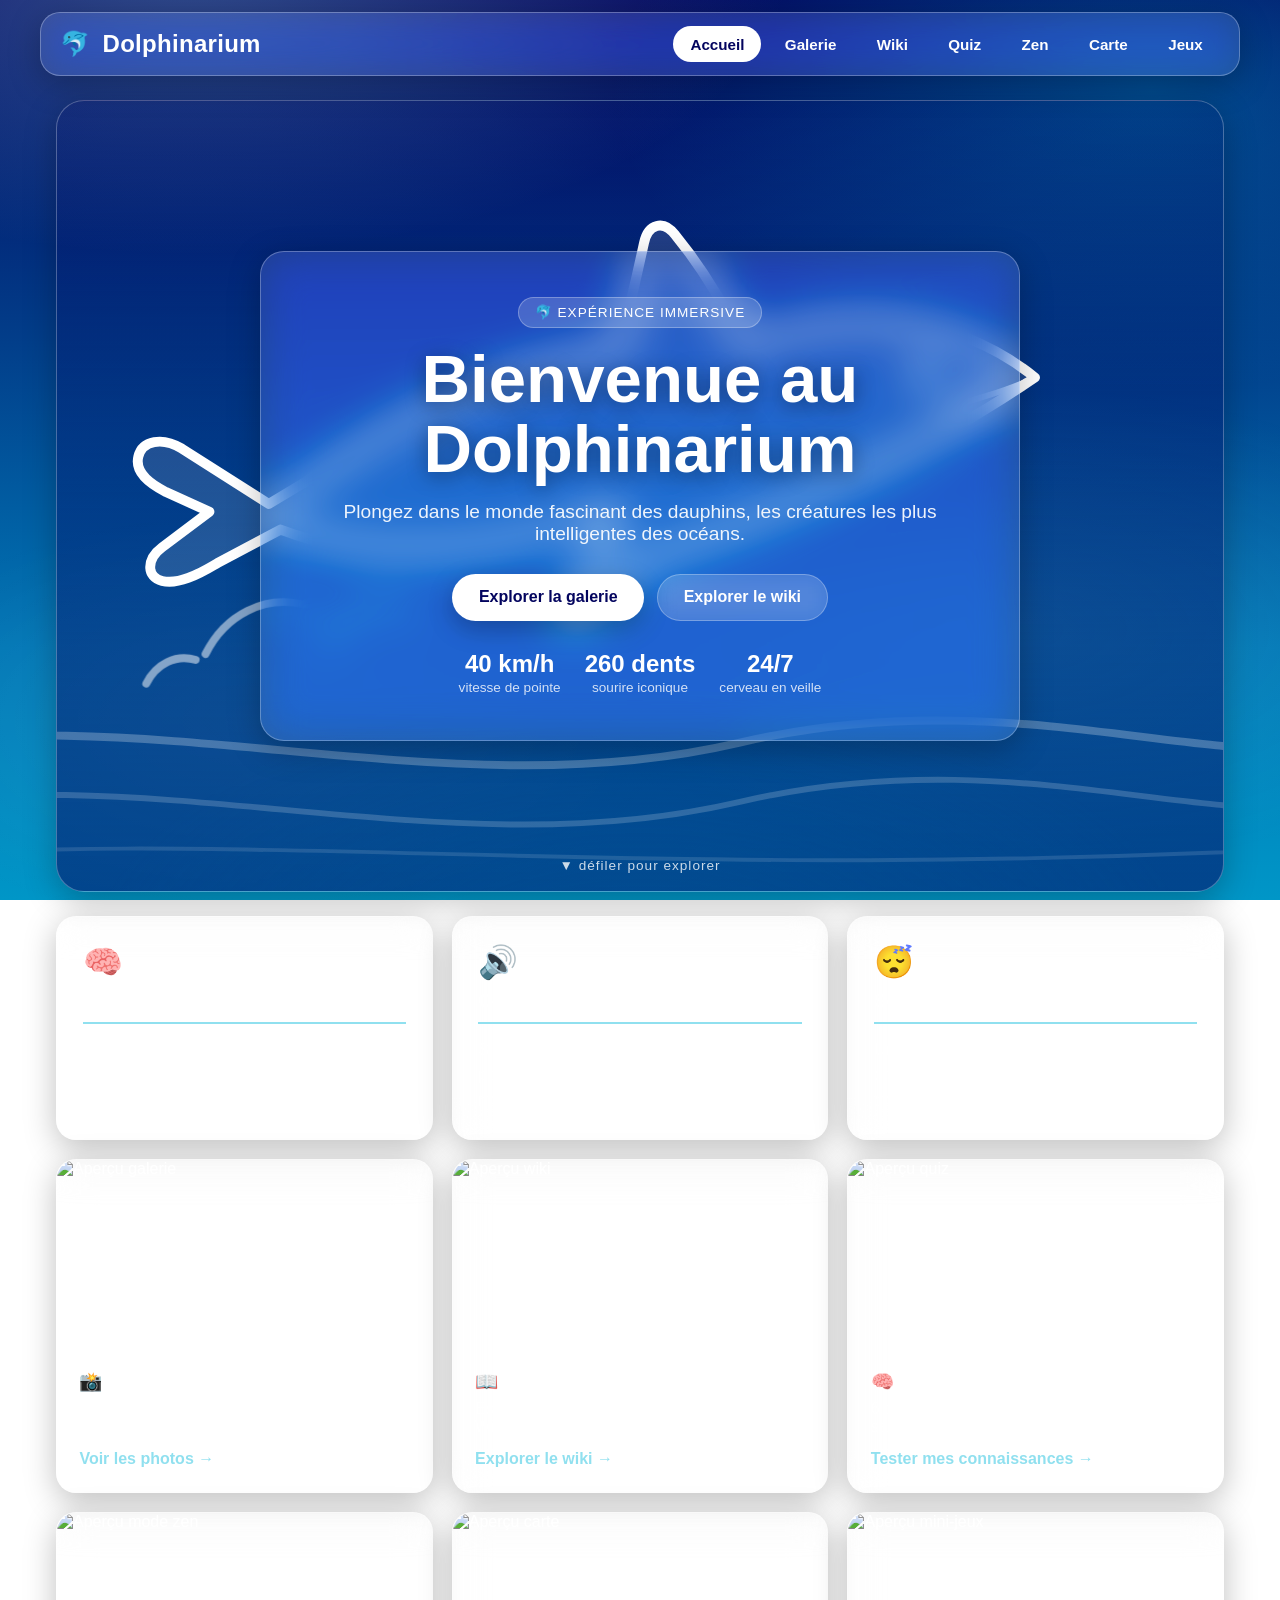
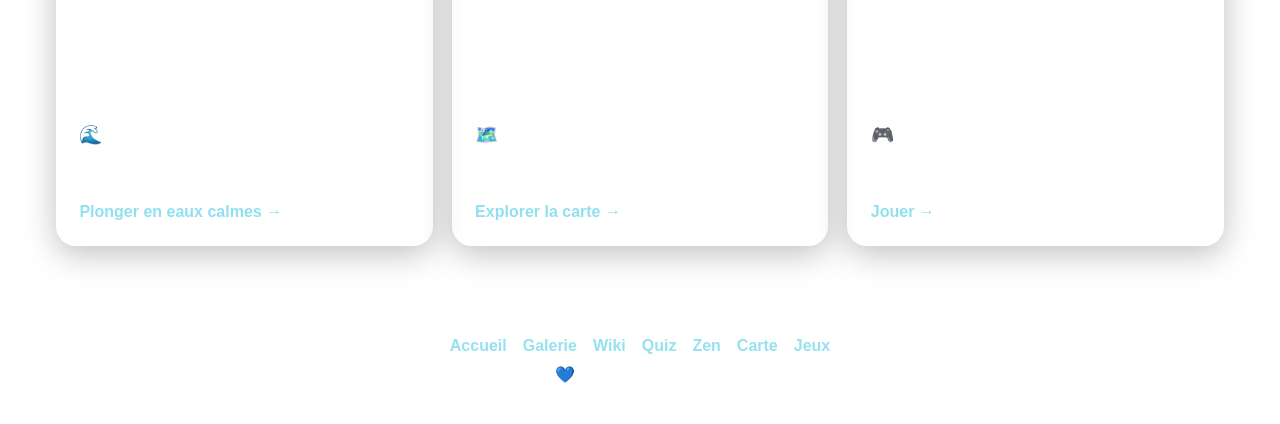
==== index.html @ cdca5287 "V1 Dolphinarium" ====
<!DOCTYPE html>
<html lang="fr">
<head>
    <meta charset="UTF-8">
    <meta name="viewport" content="width=device-width, initial-scale=1.0">
    <title>Dolphinarium - Le monde fascinant des dauphins</title>
    <link rel="stylesheet" href="styles/styles.css">
</head>
<body>
    <header class="site-header">
        <a class="logo" href="index.html">🐬 <span>Dolphinarium</span></a>
        <nav>
            <a href="index.html" class="active">Accueil</a>
            <a href="pages/galerie.html">Galerie</a>
            <a href="pages/wiki.html">Wiki</a>
            <a href="pages/quiz.html">Quiz</a>
            <a href="pages/zen.html">Zen</a>
            <a href="pages/carte.html">Carte</a>
            <a href="pages/jeux.html">Jeux</a>
        </nav>
    </header>

    <main>
        <section class="hero-immersive">
            <div class="hero-svg" aria-hidden="true">
                <svg viewBox="0 0 800 400" preserveAspectRatio="xMidYMid slice" xmlns="http://www.w3.org/2000/svg">
                    <path d="M0,330 C150,300 300,360 450,325 C600,290 700,350 800,320" stroke="#ffffff" stroke-width="4" fill="none" opacity="0.25"/>
                    <path d="M0,360 C150,330 300,390 450,355 C600,320 700,380 800,350" stroke="#ffffff" stroke-width="3" fill="none" opacity="0.18"/>
                    <path d="M0,385 C200,365 400,400 800,375" stroke="#ffffff" stroke-width="2" fill="none" opacity="0.12"/>
                    <g class="dolphin-swim">
                        <path class="dolphin-draw" d="M600,140
                            C 560,108 505,102 452,122
                            C 442,102 432,85 418,68
                            C 412,60 404,62 402,72
                            C 398,90 394,108 390,124
                            C 335,132 275,158 232,192
                            L 212,204
                            L 168,176
                            C 158,170 148,172 146,180
                            C 144,188 152,194 160,198
                            L 182,208
                            L 158,226
                            C 150,232 150,241 158,243
                            C 166,245 176,240 186,234
                            L 218,217
                            C 265,235 330,232 388,208
                            C 382,224 374,240 362,252
                            C 356,258 360,266 368,263
                            C 382,257 394,246 402,234
                            C 460,216 535,184 600,140 Z"
                            stroke="#ffffff" stroke-width="5" stroke-linejoin="round" stroke-linecap="round"
                            fill="rgba(255,255,255,0.12)"/>
                        <path class="dolphin-draw detail" d="M555,155 C 572,151 590,145 600,140" stroke="#ffffff" stroke-width="3" stroke-linecap="round" fill="none"/>
                        <path class="dolphin-draw detail" d="M452,122 C 442,102 432,85 418,68" stroke="#ffffff" stroke-width="3" stroke-linecap="round" fill="none"/>
                        <g class="dolphin-eye">
                            <circle cx="544" cy="138" r="6" fill="#ffffff"/>
                            <circle cx="546" cy="138" r="2.5" fill="#0077b6"/>
                        </g>
                        <g fill="none" stroke="#ffffff" stroke-width="2" opacity="0.7">
                            <circle class="bubble b1" cx="620" cy="180" r="6"/>
                            <circle class="bubble b2" cx="645" cy="200" r="4"/>
                            <circle class="bubble b3" cx="630" cy="220" r="8"/>
                            <circle class="bubble b4" cx="660" cy="170" r="3"/>
                        </g>
                    </g>
                    <g stroke="#ffffff" stroke-width="4" stroke-linecap="round" fill="none" opacity="0.5">
                        <path d="M180,280 C 190,260 210,250 230,255"/>
                        <path d="M240,275 C 250,255 270,250 285,258"/>
                        <path d="M150,295 C 155,285 165,280 175,283"/>
                    </g>
                </svg>
            </div>

            <div class="glass-panel">
                <span class="hero-badge">🐬 Expérience immersive</span>
                <h1>Bienvenue au Dolphinarium</h1>
                <p class="lead">Plongez dans le monde fascinant des dauphins, les créatures les plus intelligentes des océans.</p>
                <div class="cta-row">
                    <a class="btn btn-primary" href="pages/galerie.html">Explorer la galerie</a>
                    <a class="btn btn-ghost" href="pages/wiki.html">Explorer le wiki</a>
                </div>
                <div class="hero-stats">
                    <div><strong>40 km/h</strong><span>vitesse de pointe</span></div>
                    <div><strong>260 dents</strong><span>sourire iconique</span></div>
                    <div><strong>24/7</strong><span>cerveau en veille</span></div>
                </div>
            </div>
            <div class="scroll-hint">▼ défiler pour explorer</div>
        </section>

        <section class="facts">
            <div class="fact-card">
                <span class="fact-icon">🧠</span>
                <h3>Intelligence remarquable</h3>
                <p>Un cerveau presque aussi développé que le nôtre : résolution de problèmes, outils, apprentissage social.</p>
            </div>
            <div class="fact-card">
                <span class="fact-icon">🔊</span>
                <h3>Communication sophistiquée</h3>
                <p>Sifflements signatures, clics d'écholocation et postures : chaque dauphin a son propre « nom ».</p>
            </div>
            <div class="fact-card">
                <span class="fact-icon">😴</span>
                <h3>Sommeil unilatéral</h3>
                <p>Un hémisphère dort pendant que l'autre veille : respirer et surveiller les prédateurs en dormant.</p>
            </div>
        </section>

        <section class="previews">
            <a class="preview-card" href="pages/galerie.html">
                <img src="https://commons.wikimedia.org/wiki/Special:FilePath/010%20Atlantic%20bottlenose%20dolphin%20jumping%20at%20Pelican%20point%20Photo%20by%20Giles%20Laurent.jpg?width=800" alt="Aperçu galerie" loading="lazy">
                <div class="preview-body">
                    <h3>📸 Galerie photo</h3>
                    <p>Sauts, pods en chasse et explorations sous-marines en plein cadre.</p>
                    <span class="preview-link">Voir les photos →</span>
                </div>
            </a>
            <a class="preview-card" href="pages/wiki.html">
                <img src="https://commons.wikimedia.org/wiki/Special:FilePath/Common%20dolphin%20(Delphinus%20delphis)%20Sagres.jpg?width=800" alt="Aperçu wiki" loading="lazy">
                <div class="preview-body">
                    <h3>📖 Wiki des dauphins</h3>
                    <p>Espèces, écholocation, intelligence : le savoir Wikipédia en direct.</p>
                    <span class="preview-link">Explorer le wiki →</span>
                </div>
            </a>
            <a class="preview-card" href="pages/quiz.html">
                <img src="https://commons.wikimedia.org/wiki/Special:FilePath/Tursiops%20truncatus%2001.jpg?width=800" alt="Aperçu quiz" loading="lazy">
                <div class="preview-body">
                    <h3>🧠 Quiz des dauphins</h3>
                    <p>6 thématiques, QCM et Vrai/Faux, scores sauvegardés.</p>
                    <span class="preview-link">Tester mes connaissances →</span>
                </div>
            </a>
            <a class="preview-card" href="pages/zen.html">
                <img src="https://commons.wikimedia.org/wiki/Special:FilePath/Delphinus%20delphis%20with%20calf.jpg?width=800" alt="Aperçu mode zen" loading="lazy">
                <div class="preview-body">
                    <h3>🌊 Mode zen</h3>
                    <p>Lumières bleues, vagues et sifflements lointains en plein écran.</p>
                    <span class="preview-link">Plonger en eaux calmes →</span>
                </div>
            </a>
            <a class="preview-card" href="pages/carte.html">
                <img src="https://commons.wikimedia.org/wiki/Special:FilePath/Common%20dolphins%20(Delphinus%20delphis)%20Sagres.jpg?width=800" alt="Aperçu carte" loading="lazy">
                <div class="preview-body">
                    <h3>🗺️ Carte des dauphins</h3>
                    <p>Aquariums, zones de vie et flux saisonniers en satellite.</p>
                    <span class="preview-link">Explorer la carte →</span>
                </div>
            </a>
            <a class="preview-card" href="pages/jeux.html">
                <img src="https://commons.wikimedia.org/wiki/Special:FilePath/Dolphin%20Jump%20(Ocean%20Adventure).jpg?width=800" alt="Aperçu mini-jeux" loading="lazy">
                <div class="preview-body">
                    <h3>🎮 Mini-jeux</h3>
                    <p>Sauts périlleux : flappy dauphin à tonneaux, records sauvegardés.</p>
                    <span class="preview-link">Jouer →</span>
                </div>
            </a>
        </section>
    </main>

    <footer>
        <div class="footer-content">
            <p>Dolphinarium © 2026 - Tous droits réservés</p>
            <nav>
                <a href="index.html">Accueil</a>
                <a href="pages/galerie.html">Galerie</a>
                <a href="pages/wiki.html">Wiki</a>
            <a href="pages/quiz.html">Quiz</a>
            <a href="pages/zen.html">Zen</a>
            <a href="pages/carte.html">Carte</a>
            <a href="pages/jeux.html">Jeux</a>
            </nav>
            <p>Créé avec 💙 par un passionné des dauphins</p>
        </div>
    </footer>
</body>
</html>
---- styles/styles.css ----
:root {
    --primary: #0077b6;
    --secondary: #00b4d8;
    --light: #caf0f8;
    --dark: #03045e;
    --deep: #021033;
    --accent: #90e0ef;
    --glass-bg: rgba(255, 255, 255, 0.12);
    --glass-border: rgba(255, 255, 255, 0.28);
    --glass-shadow: 0 8px 32px rgba(0, 0, 0, 0.25);
}

* {
    margin: 0;
    padding: 0;
    box-sizing: border-box;
    font-family: 'Segoe UI', Tahoma, Geneva, Verdana, sans-serif;
}

body {
    min-height: 100vh;
    color: #fff;
    overflow-x: hidden;
    background:
        radial-gradient(1000px 500px at 15% -5%, rgba(144, 224, 239, 0.35), transparent 60%),
        radial-gradient(900px 500px at 90% 10%, rgba(0, 180, 216, 0.35), transparent 60%),
        linear-gradient(180deg, #03045e 0%, #023e8a 38%, #0077b6 72%, #0096c7 100%);
    background-attachment: fixed;
}

/* Halo animé d'arrière-plan */
body::before {
    content: '';
    position: fixed;
    inset: 0;
    pointer-events: none;
    background:
        radial-gradient(600px 300px at 20% 80%, rgba(255, 255, 255, 0.08), transparent 70%),
        radial-gradient(700px 350px at 80% 70%, rgba(144, 224, 239, 0.12), transparent 70%);
    animation: bgDrift 12s ease-in-out infinite alternate;
    z-index: 0;
}

@keyframes bgDrift {
    from { transform: translateY(-20px); }
    to { transform: translateY(20px); }
}

/* ---------- Header / Nav glass ---------- */
.site-header {
    position: sticky;
    top: 12px;
    z-index: 50;
    max-width: 1200px;
    margin: 12px auto 0;
    padding: 0.8rem 1.2rem;
    display: flex;
    align-items: center;
    justify-content: space-between;
    gap: 1rem;
    background: var(--glass-bg);
    border: 1px solid var(--glass-border);
    border-radius: 20px;
    backdrop-filter: blur(18px) saturate(160%);
    -webkit-backdrop-filter: blur(18px) saturate(160%);
    box-shadow: var(--glass-shadow);
}

.logo {
    font-size: 1.5rem;
    font-weight: 800;
    display: flex;
    align-items: center;
    gap: 10px;
    letter-spacing: 0.3px;
    text-decoration: none;
    color: #fff;
}

.logo span {
    margin-left: 2px;
}

.site-header nav {
    display: flex;
    gap: 0.4rem;
    flex-wrap: wrap;
}

.site-header nav a {
    color: #fff;
    text-decoration: none;
    padding: 0.55rem 1rem;
    border-radius: 999px;
    transition: background-color 0.25s, transform 0.2s;
    border: 1px solid transparent;
    font-weight: 600;
    font-size: 0.95rem;
}

.site-header nav a:hover {
    background: rgba(255, 255, 255, 0.18);
    transform: translateY(-2px);
}

.site-header nav a.active {
    background: #fff;
    color: var(--dark);
}

main {
    max-width: 1200px;
    margin: 1.5rem auto 2rem;
    padding: 0 1rem;
    position: relative;
    z-index: 1;
}

/* ---------- Hero immersif ---------- */
.hero-immersive {
    min-height: 88vh;
    border-radius: 28px;
    position: relative;
    overflow: hidden;
    display: grid;
    place-items: center;
    padding: 3rem 1.5rem;
    border: 1px solid var(--glass-border);
    background:
        linear-gradient(180deg, rgba(3, 4, 94, 0.15), rgba(3, 4, 94, 0.55)),
        radial-gradient(800px 400px at 50% 110%, rgba(0, 180, 216, 0.5), transparent 70%);
    box-shadow: var(--glass-shadow);
}

.hero-svg {
    position: absolute;
    inset: 0;
    width: 100%;
    height: 100%;
    z-index: 0;
    opacity: 1;
    display: flex;
    justify-content: center;
    align-items: center;
}

.hero-svg svg {
    width: 100%;
    height: 100%;
}

.glass-panel {
    position: relative;
    z-index: 1;
    max-width: 760px;
    text-align: center;
    background: var(--glass-bg);
    border: 1px solid var(--glass-border);
    border-radius: 24px;
    padding: 2.8rem 2.2rem;
    backdrop-filter: blur(22px) saturate(170%);
    -webkit-backdrop-filter: blur(22px) saturate(170%);
    box-shadow: var(--glass-shadow);
}

.hero-badge {
    display: inline-block;
    padding: 0.4rem 1rem;
    border-radius: 999px;
    background: rgba(255, 255, 255, 0.18);
    border: 1px solid var(--glass-border);
    font-size: 0.85rem;
    letter-spacing: 1px;
    text-transform: uppercase;
    margin-bottom: 1rem;
}

.glass-panel h1 {
    font-size: clamp(2.4rem, 6vw, 4.2rem);
    line-height: 1.05;
    margin-bottom: 1rem;
    text-shadow: 0 4px 20px rgba(0, 0, 0, 0.4);
}

.glass-panel p.lead {
    font-size: 1.2rem;
    opacity: 0.92;
    max-width: 600px;
    margin: 0 auto 1.8rem;
}

.cta-row {
    display: flex;
    gap: 0.8rem;
    justify-content: center;
    flex-wrap: wrap;
}

.btn {
    display: inline-block;
    padding: 0.85rem 1.6rem;
    border-radius: 999px;
    text-decoration: none;
    font-weight: 700;
    transition: transform 0.2s, background-color 0.25s, box-shadow 0.25s;
    border: 1px solid transparent;
}

.btn-primary {
    background: #fff;
    color: var(--dark);
    box-shadow: 0 8px 24px rgba(0, 0, 0, 0.25);
}

.btn-primary:hover {
    transform: translateY(-3px);
}

.btn-ghost {
    background: rgba(255, 255, 255, 0.12);
    color: #fff;
    border-color: var(--glass-border);
    backdrop-filter: blur(10px);
}

.btn-ghost:hover {
    background: rgba(255, 255, 255, 0.22);
    transform: translateY(-3px);
}

.hero-stats {
    display: flex;
    gap: 1.5rem;
    justify-content: center;
    margin-top: 1.8rem;
    flex-wrap: wrap;
}

.hero-stats div {
    text-align: center;
}

.hero-stats strong {
    display: block;
    font-size: 1.5rem;
}

.hero-stats span {
    font-size: 0.85rem;
    opacity: 0.8;
}

/* Indicateur scroll */
.scroll-hint {
    position: absolute;
    bottom: 18px;
    left: 50%;
    transform: translateX(-50%);
    opacity: 0.8;
    font-size: 0.85rem;
    letter-spacing: 1px;
    z-index: 1;
    animation: bob 2s ease-in-out infinite;
}

@keyframes bob {
    0%, 100% { transform: translate(-50%, 0); }
    50% { transform: translate(-50%, 8px); }
}

/* ---------- Dauphin animé ---------- */
.dolphin-swim {
    transform-box: fill-box;
    transform-origin: center;
    animation: dolphinFloat 4s ease-in-out infinite;
}

.dolphin-draw {
    stroke-dasharray: 1400;
    stroke-dashoffset: 1400;
    animation: dolphinDraw 2.2s ease-out forwards;
}

.dolphin-draw.detail {
    stroke-dasharray: 300;
    stroke-dashoffset: 300;
    animation-delay: 1.2s;
}

.dolphin-eye {
    opacity: 0;
    transform-box: fill-box;
    transform-origin: center;
    animation: eyePop 0.5s ease forwards;
    animation-delay: 2s;
}

@keyframes dolphinDraw {
    to { stroke-dashoffset: 0; }
}

@keyframes dolphinFloat {
    0%, 100% { transform: translateY(0) rotate(-1.5deg); }
    50% { transform: translateY(-14px) rotate(2deg); }
}

@keyframes eyePop {
    from { opacity: 0; transform: scale(0); }
    to { opacity: 1; transform: scale(1); }
}

.bubble {
    opacity: 0;
    animation: bubbleRise 3s ease-in infinite;
}

.bubble.b2 { animation-delay: 0.6s; }
.bubble.b3 { animation-delay: 1.2s; }
.bubble.b4 { animation-delay: 1.8s; }

@keyframes bubbleRise {
    0% { opacity: 0; transform: translateY(0) scale(0.6); }
    20% { opacity: 0.8; }
    100% { opacity: 0; transform: translateY(-60px) scale(1.1); }
}

/* ---------- Cartes glass ---------- */
.facts {
    display: grid;
    grid-template-columns: repeat(auto-fit, minmax(280px, 1fr));
    gap: 1.2rem;
    margin: 1.5rem 0 0;
}

.fact-card {
    background: var(--glass-bg);
    border: 1px solid var(--glass-border);
    border-radius: 20px;
    padding: 1.6rem;
    backdrop-filter: blur(18px);
    -webkit-backdrop-filter: blur(18px);
    box-shadow: var(--glass-shadow);
    transition: transform 0.3s;
}

.fact-card:hover {
    transform: translateY(-8px);
}

.fact-card h3 {
    margin-bottom: 0.8rem;
    padding-bottom: 0.6rem;
    border-bottom: 2px solid var(--accent);
}

.fact-card p {
    opacity: 0.9;
    line-height: 1.6;
}

.fact-icon {
    font-size: 2rem;
    margin-bottom: 0.6rem;
    display: block;
}

/* ---------- Previews vers sous-pages ---------- */
.previews {
    display: grid;
    grid-template-columns: repeat(auto-fit, minmax(300px, 1fr));
    gap: 1.2rem;
    margin-top: 1.2rem;
}

.preview-card {
    position: relative;
    overflow: hidden;
    border-radius: 20px;
    border: 1px solid var(--glass-border);
    background: var(--glass-bg);
    backdrop-filter: blur(18px);
    box-shadow: var(--glass-shadow);
    text-decoration: none;
    color: #fff;
    display: block;
    transition: transform 0.3s;
}

.preview-card:hover {
    transform: translateY(-6px);
}

.preview-card img {
    width: 100%;
    height: 190px;
    object-fit: cover;
    object-position: center;
    display: block;
}

.preview-body {
    padding: 1.3rem 1.4rem 1.5rem;
}

.preview-body h3 {
    margin-bottom: 0.4rem;
}

.preview-body p {
    opacity: 0.85;
    margin-bottom: 0.9rem;
}

.preview-link {
    font-weight: 700;
    color: var(--accent);
}

/* ---------- En-tête de sous-page ---------- */
.page-hero {
    border-radius: 24px;
    padding: 2.5rem 2rem;
    text-align: center;
    background: var(--glass-bg);
    border: 1px solid var(--glass-border);
    backdrop-filter: blur(20px);
    box-shadow: var(--glass-shadow);
    margin-bottom: 1.5rem;
}

.page-hero h1 {
    font-size: clamp(2rem, 5vw, 3rem);
    margin-bottom: 0.6rem;
}

.page-hero p {
    opacity: 0.88;
    max-width: 700px;
    margin: 0 auto;
}

/* ---------- Galerie ---------- */
.photo-grid {
    display: grid;
    grid-template-columns: repeat(auto-fill, minmax(250px, 1fr));
    gap: 1rem;
}

.photo-item {
    height: 260px;
    border-radius: 16px;
    overflow: hidden;
    position: relative;
    cursor: pointer;
    background: rgba(255, 255, 255, 0.08);
    border: 1px solid var(--glass-border);
    box-shadow: var(--glass-shadow);
}

.photo-item img {
    width: 100%;
    height: 100%;
    object-fit: cover;
    object-position: center;
    display: block;
    transition: transform 0.4s ease;
}

.photo-item:hover img {
    transform: scale(1.06);
}

.photo-caption {
    position: absolute;
    bottom: 0;
    left: 0;
    right: 0;
    background: rgba(0, 0, 0, 0.65);
    backdrop-filter: blur(8px);
    color: white;
    padding: 0.6rem 0.8rem;
    transform: translateY(100%);
    transition: transform 0.3s;
}

.photo-item:hover .photo-caption,
.photo-item:focus-within .photo-caption {
    transform: translateY(0);
}

/* Lightbox */
.lightbox {
    position: fixed;
    inset: 0;
    z-index: 100;
    background: rgba(2, 16, 51, 0.85);
    backdrop-filter: blur(10px);
    display: none;
    align-items: center;
    justify-content: center;
    padding: 2rem;
}

.lightbox.open {
    display: flex;
}

.lightbox img {
    max-width: min(1000px, 92vw);
    max-height: 80vh;
    border-radius: 16px;
    border: 1px solid var(--glass-border);
    object-fit: contain;
}

.lightbox-caption {
    margin-top: 0.8rem;
    text-align: center;
    opacity: 0.9;
}

.lightbox-close {
    position: absolute;
    top: 18px;
    right: 22px;
    font-size: 2rem;
    background: none;
    border: none;
    color: #fff;
    cursor: pointer;
}

/* ---------- Galerie API ---------- */
.gallery-controls {
    display: flex;
    gap: 0.6rem;
    flex-wrap: wrap;
    justify-content: center;
    margin: 0 0 1rem;
}

.gallery-controls .chip {
    padding: 0.5rem 1rem;
    border-radius: 999px;
    border: 1px solid var(--glass-border);
    background: rgba(255, 255, 255, 0.1);
    color: #fff;
    cursor: pointer;
    font-weight: 600;
    font-size: 0.9rem;
    transition: background 0.2s, transform 0.2s;
}

.gallery-controls .chip:hover {
    transform: translateY(-2px);
    background: rgba(255, 255, 255, 0.2);
}

.gallery-controls .chip.active {
    background: #fff;
    color: var(--dark);
}

.api-status {
    text-align: center;
    opacity: 0.85;
    font-size: 0.92rem;
    margin-bottom: 1rem;
    min-height: 1.4em;
}

.api-status a {
    color: var(--accent);
}

.loader {
    display: none;
    text-align: center;
    padding: 1rem 1.5rem 1.5rem;
    font-size: 1.1rem;
}

.loader.show {
    display: flex;
    flex-direction: column;
    align-items: center;
    gap: 0.2rem;
}

/* Easter egg : dauphin qui saute pendant le chargement */
.loader-scene {
    position: relative;
    width: 230px;
    height: 135px;
}

.loader-dolphin {
    position: absolute;
    left: 50%;
    top: 0;
    width: 125px;
    margin-left: -62px;
    filter: drop-shadow(0 6px 12px rgba(0, 0, 0, 0.3));
    animation: dolphinJump 1.4s ease-in-out infinite;
}

@keyframes dolphinJump {
    0% {
        transform: translate(-72px, 58px) rotate(-28deg) scale(0.9);
        opacity: 0;
    }
    15% {
        opacity: 1;
    }
    35% {
        transform: translate(-28px, 8px) rotate(-4deg) scale(1);
    }
    50% {
        transform: translate(0, 0) rotate(8deg) scale(1.02);
    }
    65% {
        transform: translate(28px, 8px) rotate(16deg) scale(1);
    }
    85% {
        opacity: 1;
    }
    100% {
        transform: translate(72px, 58px) rotate(28deg) scale(0.9);
        opacity: 0;
    }
}

.loader-wave {
    position: absolute;
    bottom: 12px;
    left: 15px;
    right: 15px;
    animation: waveSlide 1.4s ease-in-out infinite;
}

@keyframes waveSlide {
    0%, 100% { transform: translateX(-6px); }
    50% { transform: translateX(6px); }
}

.splash {
    position: absolute;
    bottom: 34px;
    width: 7px;
    height: 7px;
    border-radius: 50%;
    background: #fff;
    opacity: 0;
}

.splash.s1 { left: 18%; animation: splashUp 1.4s ease-out infinite; }
.splash.s2 { left: 50%; animation: splashUp 1.4s ease-out 0.15s infinite; }
.splash.s3 { left: 80%; animation: splashUp 1.4s ease-out 0.3s infinite; }

@keyframes splashUp {
    0% { opacity: 0; transform: translateY(8px) scale(0.5); }
    30% { opacity: 0.9; }
    100% { opacity: 0; transform: translateY(-26px) scale(1); }
}

.loader-text {
    opacity: 0.9;
}

.loader-dots span {
    display: inline-block;
    animation: dotBounce 1.2s ease-in-out infinite;
}

.loader-dots span:nth-child(2) { animation-delay: 0.15s; }
.loader-dots span:nth-child(3) { animation-delay: 0.3s; }

@keyframes dotBounce {
    0%, 100% { transform: translateY(0); opacity: 0.5; }
    50% { transform: translateY(-4px); opacity: 1; }
}

.load-more-wrap {
    text-align: center;
    margin: 1.5rem 0 0.5rem;
}

/* Dauphin qui nage dans le bouton pendant le chargement */
.btn-swim {
    position: relative;
    overflow: hidden;
    min-width: 290px;
}

.btn-swim::after {
    content: '';
    position: absolute;
    left: -20%;
    right: -20%;
    bottom: 6px;
    height: 8px;
    background: radial-gradient(circle at 10px 4px, rgba(255, 255, 255, 0.7) 3px, transparent 4px);
    background-size: 24px 8px;
    opacity: 0;
    animation: waveSlideBtn 0.9s linear infinite;
}

.btn-swim.loading::after {
    opacity: 0.8;
}

@keyframes waveSlideBtn {
    from { transform: translateX(0); }
    to { transform: translateX(24px); }
}

.btn-swim .btn-dolphin {
    display: inline-block;
    margin-right: 0.4rem;
    animation: swimAcross 1.1s ease-in-out infinite;
}

@keyframes swimAcross {
    0% {
        transform: translateX(-10px) translateY(1px) rotate(-12deg) scaleX(-1);
    }
    50% {
        transform: translateX(10px) translateY(-2px) rotate(10deg) scaleX(-1);
    }
    100% {
        transform: translateX(-10px) translateY(1px) rotate(-12deg) scaleX(-1);
    }
}

.btn-swim.loading {
    pointer-events: none;
    background: rgba(255, 255, 255, 0.22);
}

.photo-item .credit {
    display: block;
    font-size: 0.72rem;
    opacity: 0.85;
    margin-top: 2px;
}

.photo-item .credit a {
    color: var(--accent);
    text-decoration: none;
}

/* ---------- Wiki ---------- */
.wiki-search {
    display: flex;
    gap: 0.6rem;
    justify-content: center;
    margin-top: 1.2rem;
    flex-wrap: wrap;
}

.wiki-search input {
    min-width: min(340px, 80vw);
    padding: 0.8rem 1.1rem;
    border-radius: 999px;
    border: 1px solid var(--glass-border);
    background: rgba(255, 255, 255, 0.12);
    color: #fff;
    font-size: 1rem;
    outline: none;
}

.wiki-search input::placeholder {
    color: rgba(255, 255, 255, 0.65);
}

.wiki-search input:focus {
    border-color: #fff;
    background: rgba(255, 255, 255, 0.18);
}

.breadcrumb {
    margin: 0 0 0.8rem 0.2rem;
    opacity: 0.85;
    font-size: 0.92rem;
}

.wiki-layout {
    display: grid;
    grid-template-columns: 300px 1fr;
    gap: 1.2rem;
    align-items: start;
}

@media (max-width: 860px) {
    .wiki-layout { grid-template-columns: 1fr; }
}

.wiki-tree {
    background: var(--glass-bg);
    border: 1px solid var(--glass-border);
    border-radius: 20px;
    padding: 1rem;
    backdrop-filter: blur(18px);
    -webkit-backdrop-filter: blur(18px);
    box-shadow: var(--glass-shadow);
    position: sticky;
    top: 90px;
}

@media (max-width: 860px) {
    .wiki-tree { position: static; }
}

.wiki-tree details {
    margin-bottom: 0.4rem;
}

.wiki-tree summary {
    cursor: pointer;
    font-weight: 800;
    padding: 0.6rem 0.7rem;
    border-radius: 12px;
    list-style: none;
}

.wiki-tree summary:hover {
    background: rgba(255, 255, 255, 0.12);
}

.wiki-tree summary::-webkit-details-marker {
    display: none;
}

.wiki-tree button {
    display: block;
    width: 100%;
    text-align: left;
    margin: 0.25rem 0;
    padding: 0.6rem 0.8rem;
    border-radius: 12px;
    border: 1px solid transparent;
    background: transparent;
    color: #fff;
    cursor: pointer;
    font-size: 0.95rem;
    transition: background 0.2s, transform 0.2s;
}

.wiki-tree button span {
    display: block;
    font-size: 0.75rem;
    opacity: 0.7;
}

.wiki-tree button:hover {
    background: rgba(255, 255, 255, 0.14);
    transform: translateX(3px);
}

.wiki-tree button.active {
    background: #fff;
    color: var(--dark);
}

.wiki-tree button.active span {
    opacity: 0.7;
}

.wiki-source {
    font-size: 0.78rem;
    opacity: 0.7;
    margin-top: 0.8rem;
    line-height: 1.5;
}

.wiki-article {
    background: #fff;
    color: #333;
    border-radius: 20px;
    padding: 2rem;
    box-shadow: var(--glass-shadow);
    border: 1px solid rgba(255, 255, 255, 0.4);
    min-height: 420px;
}

.wiki-article h2 {
    color: var(--dark);
    margin-bottom: 1rem;
    font-size: 1.8rem;
}

.wiki-article #wiki-thumb {
    width: 100%;
    max-height: 320px;
    object-fit: cover;
    border-radius: 14px;
    margin-bottom: 1.2rem;
    display: block;
}

.wiki-article #wiki-extract p {
    line-height: 1.75;
    margin-bottom: 1rem;
}

.wiki-article .loader {
    color: var(--dark);
}

.wiki-article .loader .loader-dolphin {
    filter: none;
}

.wiki-article .loader-dolphin path {
    stroke: var(--primary);
    fill: rgba(0, 119, 182, 0.12);
}

.wiki-article .loader-text {
    color: var(--dark);
}

.loader.mini .loader-scene {
    transform: scale(0.85);
    height: 120px;
}

.wiki-footer {
    display: flex;
    align-items: center;
    justify-content: space-between;
    gap: 0.8rem;
    flex-wrap: wrap;
    margin-top: 1.5rem;
    padding-top: 1.2rem;
    border-top: 1px solid #e3e3e3;
}

.wiki-footer .btn-ghost {
    background: var(--primary);
    border-color: var(--primary);
    color: #fff;
    padding: 0.6rem 1.1rem;
    font-size: 0.9rem;
}

.wiki-footer #wiki-link {
    color: var(--primary);
    font-weight: 700;
}

#wiki-error a {
    color: var(--primary);
    font-weight: 700;
}

/* ---------- Footer ---------- */
footer {
    position: relative;
    z-index: 1;
    text-align: center;
    padding: 2rem 1rem 2.5rem;
    opacity: 0.95;
}

.footer-content {
    max-width: 1200px;
    margin: 0 auto;
    display: flex;
    flex-direction: column;
    align-items: center;
    gap: 0.6rem;
}

.footer-content nav {
    display: flex;
    gap: 1rem;
}

.footer-content nav a {
    color: var(--accent);
    text-decoration: none;
    font-weight: 600;
}

.social-links a {
    color: white;
    margin: 0 0.5rem;
    font-size: 1.4rem;
    text-decoration: none;
}

@media (max-width: 768px) {
    .site-header {
        flex-direction: column;
    }
    .hero-immersive {
        min-height: auto;
        padding: 2rem 1rem 3rem;
    }
    .glass-panel {
        padding: 2rem 1.3rem;
    }
}

/* ---------- Quiz ---------- */
.quiz-theme-grid {
    display: grid;
    grid-template-columns: repeat(auto-fit, minmax(260px, 1fr));
    gap: 1rem;
    margin-bottom: 1.5rem;
}

.quiz-theme-card {
    background: var(--glass-bg);
    border: 1px solid var(--glass-border);
    border-radius: 20px;
    padding: 1.4rem;
    color: #fff;
    cursor: pointer;
    text-align: left;
    backdrop-filter: blur(18px);
    -webkit-backdrop-filter: blur(18px);
    box-shadow: var(--glass-shadow);
    transition: transform 0.25s, background 0.25s;
    display: flex;
    flex-direction: column;
    gap: 0.4rem;
}

.quiz-theme-card:hover {
    transform: translateY(-6px);
    background: rgba(255, 255, 255, 0.2);
}

.quiz-theme-card strong {
    font-size: 1.1rem;
}

.quiz-theme-meta {
    font-size: 0.85rem;
    opacity: 0.8;
}

.quiz-history-panel {
    background: var(--glass-bg);
    border: 1px solid var(--glass-border);
    border-radius: 20px;
    padding: 1.4rem 1.5rem;
    backdrop-filter: blur(18px);
    -webkit-backdrop-filter: blur(18px);
    box-shadow: var(--glass-shadow);
}

.quiz-history-head {
    display: flex;
    align-items: center;
    justify-content: space-between;
    gap: 1rem;
    margin-bottom: 0.8rem;
}

.quiz-history-head h2 {
    font-size: 1.2rem;
}

.btn-small {
    padding: 0.5rem 1rem;
    font-size: 0.85rem;
}

#quiz-history {
    list-style: none;
    display: flex;
    flex-direction: column;
    gap: 0.5rem;
}

#quiz-history li {
    padding: 0.6rem 0.9rem;
    border-radius: 12px;
    background: rgba(255, 255, 255, 0.1);
    font-size: 0.95rem;
}

#quiz-history li span {
    opacity: 0.7;
    font-size: 0.82rem;
}

.quiz-progress {
    height: 10px;
    border-radius: 999px;
    background: rgba(255, 255, 255, 0.15);
    border: 1px solid var(--glass-border);
    overflow: hidden;
    margin: 0.4rem 0 1.2rem;
}

.quiz-progress div {
    height: 100%;
    width: 0;
    border-radius: 999px;
    background: linear-gradient(90deg, var(--accent), #fff);
    transition: width 0.4s ease;
}

.quiz-card {
    background: #fff;
    color: #333;
    border-radius: 20px;
    padding: 2rem;
    box-shadow: var(--glass-shadow);
    border: 1px solid rgba(255, 255, 255, 0.4);
    margin-bottom: 1.2rem;
}

.quiz-badge {
    display: inline-block;
    padding: 0.3rem 0.9rem;
    border-radius: 999px;
    background: var(--light);
    color: var(--dark);
    font-size: 0.8rem;
    font-weight: 800;
    letter-spacing: 1px;
    text-transform: uppercase;
    margin-bottom: 0.8rem;
}

.quiz-card h2 {
    color: var(--dark);
    font-size: 1.45rem;
    margin-bottom: 1.2rem;
    line-height: 1.4;
}

.quiz-options {
    display: flex;
    flex-direction: column;
    gap: 0.6rem;
}

.quiz-option {
    text-align: left;
    padding: 0.85rem 1rem;
    border-radius: 14px;
    border: 2px solid #e0e0e0;
    background: #fafafa;
    color: #333;
    font-size: 1rem;
    cursor: pointer;
    transition: border-color 0.2s, background 0.2s, transform 0.15s;
}

.quiz-option:hover:not(:disabled) {
    border-color: var(--secondary);
    transform: translateX(4px);
}

.quiz-option:disabled {
    cursor: default;
    opacity: 0.85;
}

.quiz-option.good {
    border-color: #4caf50;
    background: #e8f5e9;
    opacity: 1;
}

.quiz-option.bad {
    border-color: #f44336;
    background: #ffebee;
    opacity: 1;
}

.quiz-key {
    display: inline-block;
    min-width: 1.6rem;
    text-align: center;
    padding: 0.1rem 0.4rem;
    margin-right: 0.5rem;
    border-radius: 8px;
    background: var(--dark);
    color: #fff;
    font-size: 0.82rem;
    font-weight: 700;
}

.quiz-feedback {
    margin-top: 1.2rem;
    padding: 1rem 1.2rem;
    border-radius: 14px;
    background: var(--light);
    line-height: 1.6;
}

.quiz-feedback .btn {
    margin-top: 0.8rem;
}

/* Boutons fantômes sur cartes blanches : texte blanc sur blanc = invisible, on passe en version sombre. */
.quiz-card .btn-ghost {
    background: transparent;
    border-color: var(--primary);
    color: var(--primary);
}

.quiz-card .btn-ghost:hover {
    background: var(--light);
}

.quiz-result-card {
    text-align: center;
}

.quiz-final-score {
    font-size: 3.5rem;
    font-weight: 800;
    color: var(--dark);
    margin: 0.6rem 0;
}

#quiz-score-msg {
    opacity: 0.9;
    margin-bottom: 1.4rem;
    font-size: 1.1rem;
}

/* ---------- Page zen (scène plein écran de la page) ---------- */
.zen-body {
    background: #010a24;
    height: 100vh;
    overflow: hidden;
}

.zen-scene {
    position: fixed;
    inset: 0;
    overflow: hidden;
    background:
        radial-gradient(1200px 700px at 50% 115%, rgba(0, 119, 182, 0.35), transparent 65%),
        linear-gradient(180deg, #010a24 0%, #021033 45%, #03045e 75%, #023e8a 100%);
}

/* Lumières bleues floues : s'allument doucement puis se fondent dans le noir */
.zen-light {
    position: absolute;
    border-radius: 50%;
    filter: blur(70px);
    opacity: 0;
    animation: zenGlow 14s ease-in-out infinite;
}

.zen-light.l1 { width: 420px; height: 420px; left: 8%; top: 12%; background: rgba(0, 180, 216, 0.5); }
.zen-light.l2 { width: 520px; height: 520px; right: 4%; top: 30%; background: rgba(72, 149, 239, 0.45); animation-delay: -4s; animation-duration: 17s; }
.zen-light.l3 { width: 340px; height: 340px; left: 30%; bottom: 6%; background: rgba(144, 224, 239, 0.4); animation-delay: -8s; animation-duration: 12s; }
.zen-light.l4 { width: 260px; height: 260px; right: 26%; top: 8%; background: rgba(0, 119, 182, 0.55); animation-delay: -2s; animation-duration: 19s; }
.zen-light.l5 { width: 600px; height: 300px; left: 50%; top: 55%; margin-left: -300px; background: rgba(3, 4, 94, 0.9); animation: none; opacity: 1; filter: blur(90px); }

@keyframes zenGlow {
    0% { opacity: 0; transform: translate(0, 0) scale(0.9); }
    35% { opacity: 0.6; transform: translate(24px, -18px) scale(1.05); }
    65% { opacity: 0.35; transform: translate(-18px, 14px) scale(0.97); }
    100% { opacity: 0; transform: translate(0, 0) scale(0.9); }
}

/* Dauphin flou qui traverse de temps en temps (classe .swimming posée par zen.js) */
.zen-dolphin {
    position: absolute;
    left: -38%;
    width: min(320px, 42vw);
    opacity: 0;
    filter: blur(3px);
}

.zen-dolphin.swimming {
    animation: zenSwim 16s linear forwards;
}

.zen-dolphin.swimming.flip {
    animation-name: zenSwimFlip;
}

@keyframes zenSwim {
    0% { left: -38%; opacity: 0; transform: translateY(0) scale(var(--zen-scale, 1)) rotate(-4deg); }
    8% { opacity: 0.55; }
    30% { transform: translateY(-34px) scale(var(--zen-scale, 1)) rotate(3deg); }
    55% { transform: translateY(22px) scale(var(--zen-scale, 1)) rotate(-2deg); }
    80% { transform: translateY(-12px) scale(var(--zen-scale, 1)) rotate(2deg); }
    92% { opacity: 0.55; }
    100% { left: 104%; opacity: 0; transform: translateY(0) scale(var(--zen-scale, 1)) rotate(-4deg); }
}

@keyframes zenSwimFlip {
    0% { left: 104%; opacity: 0; transform: translateY(0) scaleX(-1) scale(var(--zen-scale, 1)) rotate(-4deg); }
    8% { opacity: 0.55; }
    50% { transform: translateY(-24px) scaleX(-1) scale(var(--zen-scale, 1)) rotate(3deg); }
    92% { opacity: 0.55; }
    100% { left: -38%; opacity: 0; transform: translateY(0) scaleX(-1) scale(var(--zen-scale, 1)) rotate(-4deg); }
}

/* Bulles lentes */
.zen-bubble {
    position: absolute;
    bottom: -20px;
    border-radius: 50%;
    border: 1px solid rgba(255, 255, 255, 0.35);
    background: rgba(144, 224, 239, 0.08);
    animation: zenRise linear infinite;
}

.zen-bubble.zb1 { left: 12%; width: 10px; height: 10px; animation-duration: 14s; }
.zen-bubble.zb2 { left: 28%; width: 6px; height: 6px; animation-duration: 11s; animation-delay: -4s; }
.zen-bubble.zb3 { left: 47%; width: 14px; height: 14px; animation-duration: 17s; animation-delay: -9s; }
.zen-bubble.zb4 { left: 63%; width: 7px; height: 7px; animation-duration: 12s; animation-delay: -2s; }
.zen-bubble.zb5 { left: 79%; width: 11px; height: 11px; animation-duration: 15s; animation-delay: -7s; }
.zen-bubble.zb6 { left: 90%; width: 5px; height: 5px; animation-duration: 10s; animation-delay: -5s; }

@keyframes zenRise {
    from { transform: translateY(0); opacity: 0; }
    15% { opacity: 0.7; }
    to { transform: translateY(-108vh); opacity: 0; }
}

.zen-vignette {
    position: absolute;
    inset: 0;
    background: radial-gradient(ellipse at center, transparent 45%, rgba(1, 10, 36, 0.75) 100%);
}

/* Chromes discrets */
.zen-chrome {
    position: fixed;
    top: 0;
    left: 0;
    right: 0;
    z-index: 5;
    display: flex;
    justify-content: space-between;
    gap: 0.8rem;
    padding: 1rem 1.2rem;
}

.zen-pill {
    display: inline-block;
    padding: 0.55rem 1.1rem;
    border-radius: 999px;
    background: rgba(255, 255, 255, 0.1);
    border: 1px solid var(--glass-border);
    color: #fff;
    text-decoration: none;
    font-size: 0.9rem;
    font-weight: 600;
    cursor: pointer;
    backdrop-filter: blur(12px);
    -webkit-backdrop-filter: blur(12px);
    transition: background 0.25s;
    font-family: inherit;
}

.zen-pill:hover {
    background: rgba(255, 255, 255, 0.22);
}

.zen-caption {
    position: fixed;
    bottom: 1.2rem;
    left: 50%;
    transform: translateX(-50%);
    z-index: 5;
    font-size: 0.85rem;
    letter-spacing: 2px;
    opacity: 0.55;
    white-space: nowrap;
}

/* Sas d'entrée */
.zen-enter {
    position: fixed;
    inset: 0;
    z-index: 10;
    display: grid;
    place-items: center;
    padding: 1.5rem;
    background: rgba(1, 10, 36, 0.55);
    backdrop-filter: blur(6px);
    -webkit-backdrop-filter: blur(6px);
    opacity: 1;
    transition: opacity 0.8s ease;
}

.zen-enter.hidden {
    opacity: 0;
    pointer-events: none;
}

.zen-enter-card {
    max-width: 560px;
}

@media (prefers-reduced-motion: reduce) {
    .zen-light { animation: none; opacity: 0.25; }
    .zen-bubble { display: none; }
    .zen-dolphin.swimming { animation-duration: 30s; }
}

/* ---------- Carte ---------- */
#carte-map {
    height: min(70vh, 640px);
    min-height: 420px;
    border-radius: 20px;
    border: 1px solid var(--glass-border);
    box-shadow: var(--glass-shadow);
    overflow: hidden;
    z-index: 1;
}

#carte-map.carte-offline {
    display: grid;
    place-items: center;
    background: rgba(255, 255, 255, 0.06);
}

.carte-note {
    margin-top: 0.9rem;
    font-size: 0.88rem;
    opacity: 0.8;
    line-height: 1.6;
}

/* Pastille aquarium : dauphin rebondissant */
.aqua-pin span {
    display: grid;
    place-items: center;
    width: 34px;
    height: 34px;
    font-size: 1.5rem;
    background: rgba(255, 255, 255, 0.92);
    border: 2px solid var(--secondary);
    border-radius: 50%;
    box-shadow: 0 4px 12px rgba(0, 0, 0, 0.35);
    animation: aquaBob 2.4s ease-in-out infinite;
}

@keyframes aquaBob {
    0%, 100% { transform: translateY(0); }
    50% { transform: translateY(-5px); }
}

/* Flèches des flux */
.flow-arrow-wrap {
    background: none;
    border: none;
}

.flow-arrow {
    width: 0;
    height: 0;
    margin: 0 auto;
    border-left: 7px solid transparent;
    border-right: 7px solid transparent;
    border-top: 12px solid #ff9f1c;
    filter: drop-shadow(0 1px 2px rgba(0, 0, 0, 0.5));
}

/* Légende verre */
.carte-legend {
    background: rgba(2, 16, 51, 0.82) !important;
    border: 1px solid var(--glass-border);
    border-radius: 14px;
    padding: 0.7rem 0.9rem;
    color: #fff;
    font-size: 0.82rem;
    line-height: 1.7;
    backdrop-filter: blur(10px);
    box-shadow: var(--glass-shadow);
}

.carte-legend p {
    margin: 0;
    display: flex;
    align-items: center;
    gap: 0.5rem;
}

.lg-zone {
    display: inline-block;
    width: 22px;
    height: 12px;
    border-radius: 3px;
    background: rgba(144, 224, 239, 0.5);
    border: 1px solid #90e0ef;
}

.lg-flow {
    display: inline-block;
    width: 22px;
    height: 4px;
    border-radius: 2px;
}

.lg-flow.aller { background: #ff9f1c; }
.lg-flow.retour { background: #06d68a; }

.leaflet-popup-content {
    color: #333;
    line-height: 1.55;
}

/* ---------- Mini-jeux ---------- */
.jeux-hub {
    display: grid;
    grid-template-columns: repeat(auto-fit, minmax(280px, 1fr));
    gap: 1.2rem;
    margin-bottom: 1.5rem;
}

.preview-soon {
    cursor: default;
    opacity: 0.75;
}

.flappy-wrap {
    background: var(--glass-bg);
    border: 1px solid var(--glass-border);
    border-radius: 24px;
    padding: 1.5rem;
    backdrop-filter: blur(18px);
    -webkit-backdrop-filter: blur(18px);
    box-shadow: var(--glass-shadow);
}

.flappy-hud {
    display: flex;
    align-items: center;
    gap: 1rem;
    margin-bottom: 1rem;
    flex-wrap: wrap;
}

.flappy-score {
    font-size: 2.2rem;
    font-weight: 800;
    min-width: 3ch;
}

.flappy-best {
    opacity: 0.85;
}

.flappy-hud .zen-pill {
    margin-left: auto;
}

.flappy-stage {
    position: relative;
    display: grid;
    place-items: center;
}

#flappy-canvas {
    width: min(480px, 100%);
    height: auto;
    aspect-ratio: 3 / 4;
    border-radius: 16px;
    border: 1px solid var(--glass-border);
    box-shadow: 0 8px 24px rgba(0, 0, 0, 0.35);
    touch-action: none;
    cursor: pointer;
}

.game-canvas {
    width: min(800px, 100%);
    height: auto;
    aspect-ratio: 16 / 9;
    border-radius: 16px;
    border: 1px solid var(--glass-border);
    box-shadow: 0 8px 24px rgba(0, 0, 0, 0.35);
    touch-action: none;
    cursor: pointer;
}

#flappy-canvas:focus,
.game-canvas:focus {
    outline: 2px solid var(--accent);
    outline-offset: 3px;
}

/* HUD Descente abyssale */
.nage-depth {
    font-weight: 800;
    color: var(--accent);
    min-width: 8ch;
}

.nage-zone {
    font-size: 0.8rem;
    letter-spacing: 1px;
    text-transform: uppercase;
    opacity: 0.75;
    border: 1px solid var(--glass-border);
    border-radius: 999px;
    padding: 0.25rem 0.8rem;
}

.nage-lives {
    letter-spacing: 1px;
    font-size: 0.95rem;
}

.flappy-hint {
    position: absolute;
    bottom: 1.2rem;
    left: 50%;
    transform: translateX(-50%);
    background: rgba(2, 16, 51, 0.7);
    padding: 0.5rem 1rem;
    border-radius: 999px;
    font-size: 0.9rem;
    pointer-events: none;
    white-space: nowrap;
}

.flappy-over[hidden] {
    display: none;
}

.flappy-over {
    position: absolute;
    top: 50%;
    left: 50%;
    transform: translate(-50%, -50%);
    background: rgba(255, 255, 255, 0.96);
    color: #333;
    border-radius: 20px;
    padding: 1.8rem 2.2rem;
    text-align: center;
    box-shadow: var(--glass-shadow);
    display: flex;
    flex-direction: column;
    gap: 0.4rem;
    align-items: center;
}

.flappy-over-title {
    font-size: 1.6rem;
    font-weight: 800;
    color: var(--dark);
}

.flappy-over .btn-primary {
    margin-top: 0.6rem;
}

.flappy-record {
    font-weight: 800;
    color: #b7791f;
}

/* Mode focalisé : overlay plein écran dédié au jeu */
.flappy-focus {
    position: fixed;
    inset: 0;
    z-index: 90;
    display: grid;
    place-items: center;
    padding: 1rem;
    background: rgba(1, 10, 36, 0.78);
    backdrop-filter: blur(8px);
    -webkit-backdrop-filter: blur(8px);
    overflow-y: auto;
}

.flappy-focus[hidden] {
    display: none;
}

.flappy-modal {
    width: min(560px, 100%);
    background: var(--glass-bg);
    border: 1px solid var(--glass-border);
    border-radius: 24px;
    padding: 1.2rem;
    box-shadow: var(--glass-shadow);
    backdrop-filter: blur(20px);
    -webkit-backdrop-filter: blur(20px);
}

/* Arène paysage : modale élargie pour que le jeu respire. */
.flappy-modal-wide {
    width: min(920px, 100%);
}

.flappy-keys {
    margin-top: 0.8rem;
    font-size: 0.82rem;
    opacity: 0.75;
    text-align: center;
    line-height: 1.7;
}

/* Menu de démarrage */
.flappy-menu {
    position: absolute;
    top: 50%;
    left: 50%;
    transform: translate(-50%, -50%);
    width: min(360px, 88%);
    background: rgba(255, 255, 255, 0.97);
    color: #333;
    border-radius: 20px;
    padding: 1.8rem;
    text-align: center;
    box-shadow: var(--glass-shadow);
    display: flex;
    flex-direction: column;
    gap: 0.6rem;
    align-items: stretch;
}

.flappy-menu[hidden] {
    display: none;
}

.flappy-menu-sub {
    opacity: 0.8;
    font-size: 0.95rem;
    margin-bottom: 0.4rem;
}

.flappy-menu .btn-ghost {
    background: transparent;
    border: 1px solid var(--primary);
    color: var(--primary);
}

.flappy-menu .btn-ghost:hover {
    background: var(--light);
}

.flappy-options {
    margin-top: 0.4rem;
    padding: 0.9rem 1rem;
    border-radius: 14px;
    background: var(--light);
    text-align: left;
    display: flex;
    flex-direction: column;
    gap: 0.7rem;
    font-size: 0.92rem;
}

.flappy-options[hidden] {
    display: none;
}

.flappy-opt-row {
    display: flex;
    align-items: center;
    gap: 0.6rem;
    border: none;
    padding: 0;
    margin: 0;
    flex-wrap: wrap;
}

.flappy-opt-row legend {
    font-weight: 700;
    color: var(--dark);
    margin-bottom: 0.3rem;
}

.flappy-opt-row label {
    display: flex;
    align-items: center;
    gap: 0.3rem;
    cursor: pointer;
}

.flappy-over .btn-ghost {
    background: transparent;
    border: 1px solid var(--primary);
    color: var(--primary);
}

.flappy-over .btn-ghost:hover {
    background: var(--light);
}
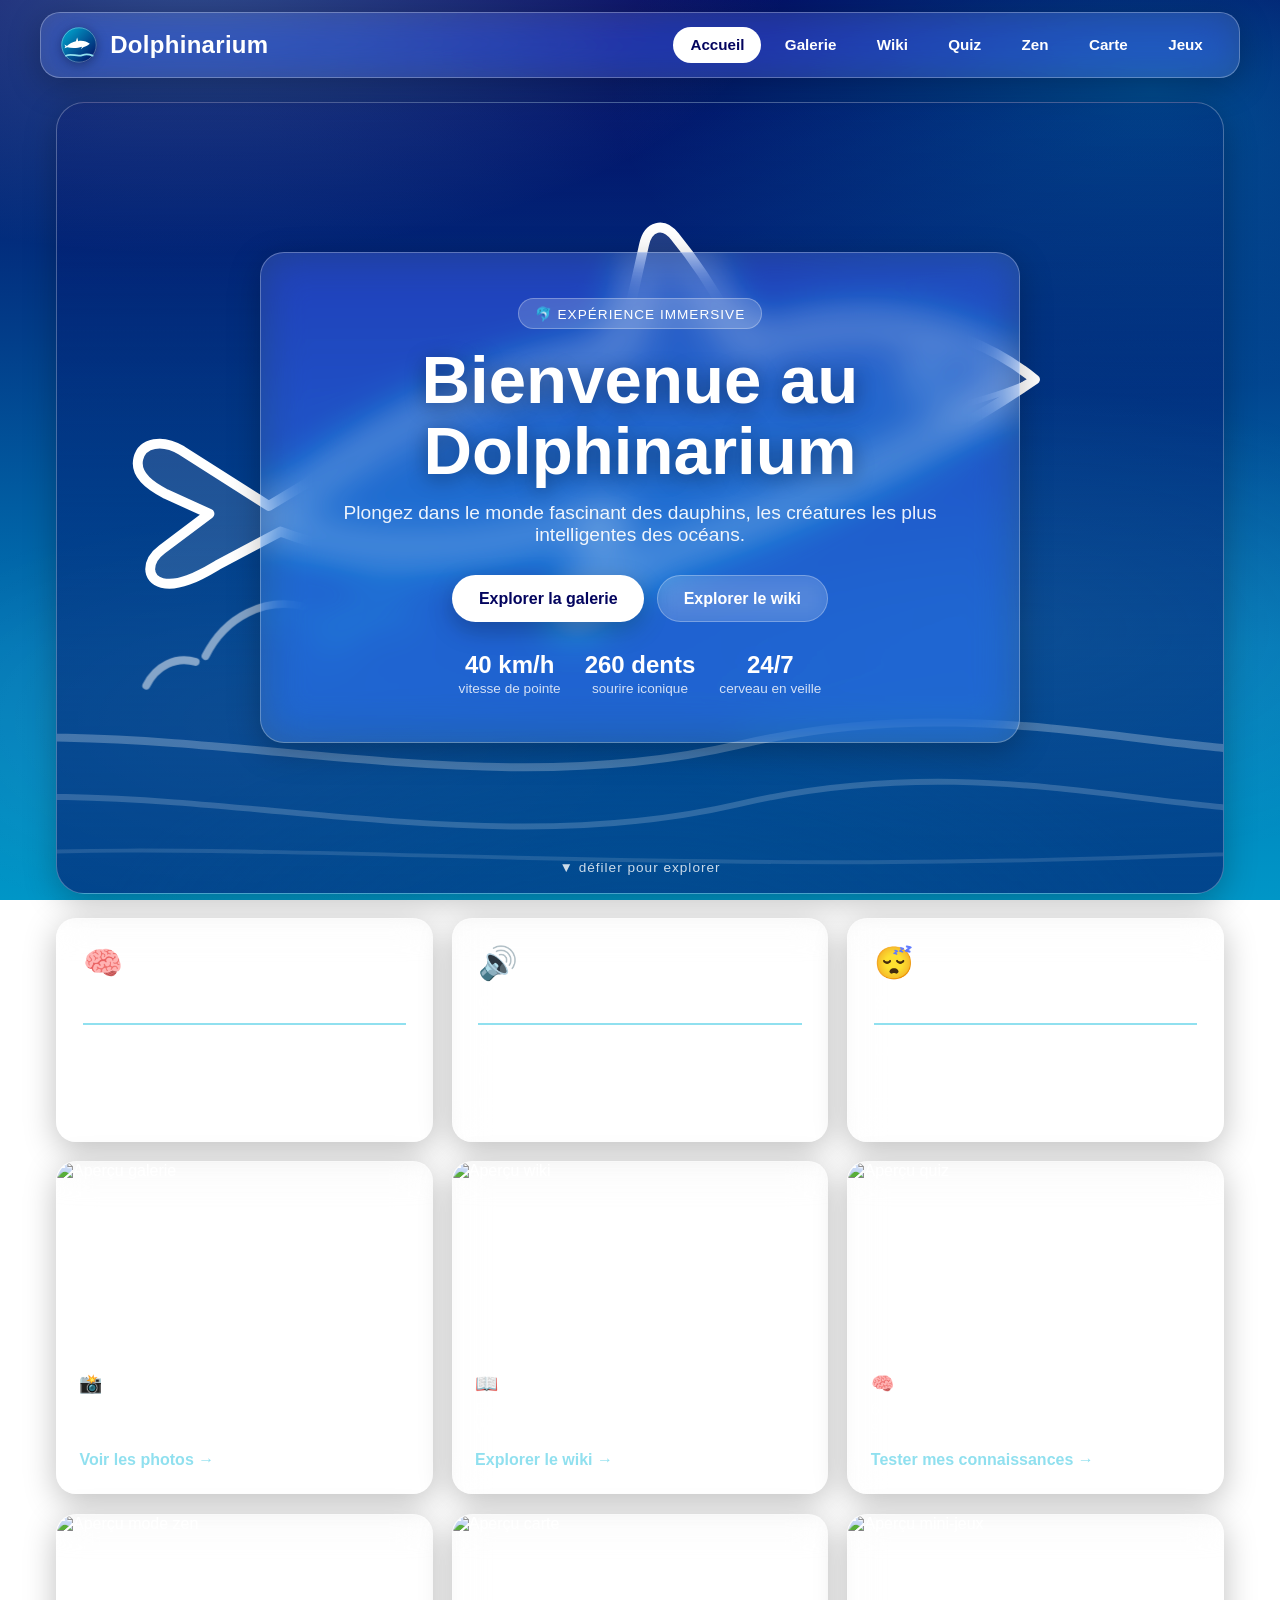
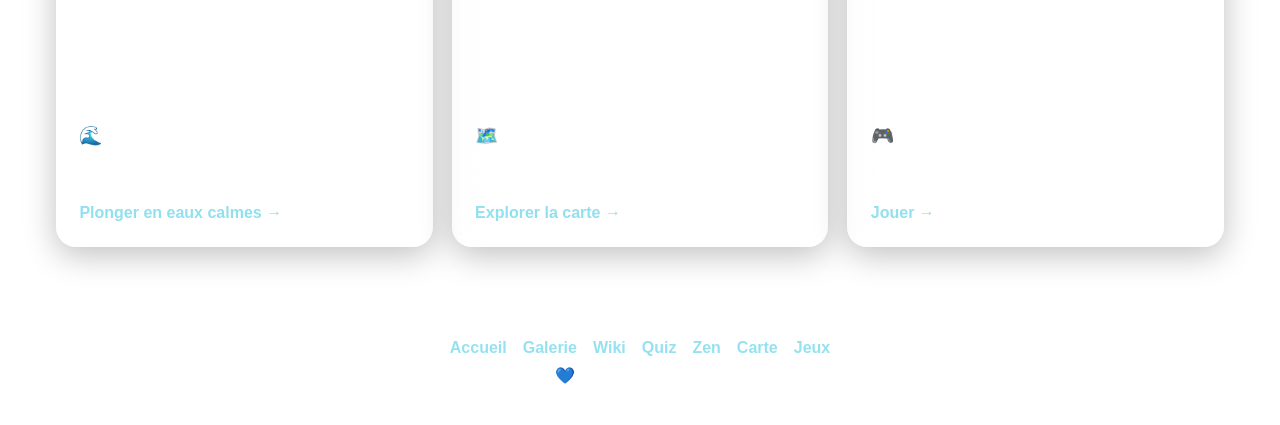
==== commit e1571577: "feat: logo + zen space upgraded" ====
--- a/index.html
+++ b/index.html
@@ -5,10 +5,11 @@
     <meta name="viewport" content="width=device-width, initial-scale=1.0">
     <title>Dolphinarium - Le monde fascinant des dauphins</title>
     <link rel="stylesheet" href="styles/styles.css">
+    <link rel="icon" type="image/svg+xml" href="favicon.svg">
 </head>
 <body>
     <header class="site-header">
-        <a class="logo" href="index.html">🐬 <span>Dolphinarium</span></a>
+        <a class="logo" href="index.html"><svg class="logo-mark" viewBox="0 0 64 64" aria-hidden="true"><defs><linearGradient id="logoGrad" x1="0" y1="0" x2="1" y2="1"><stop offset="0" stop-color="#00b4d8"/><stop offset="1" stop-color="#03045e"/></linearGradient></defs><circle cx="32" cy="32" r="30" fill="url(#logoGrad)"/><circle cx="32" cy="32" r="29" fill="none" stroke="#ffffff" stroke-opacity="0.35" stroke-width="1.5"/><g transform="translate(6,13) scale(0.26)" fill="#ffffff"><path d="M170,65 C 150,50 120,42 95,48 L 88,25 L 80,49 C 60,55 35,65 22,80 L 5,70 L 12,82 L 6,94 L 24,88 C 50,95 90,95 120,85 L 112,100 L 128,88 C 145,82 160,74 170,65 Z"/></g><path d="M10,50 C20,45 28,53 38,49 C44,47 50,48 55,50" fill="none" stroke="#90e0ef" stroke-width="3" stroke-linecap="round"/></svg> <span>Dolphinarium</span></a>
         <nav>
             <a href="index.html" class="active">Accueil</a>
             <a href="pages/galerie.html">Galerie</a>
--- a/styles/styles.css
+++ b/styles/styles.css
@@ -79,6 +79,19 @@
 
 .logo span {
     margin-left: 2px;
+}
+
+/* Emblème du site : badge dégradé abyssal + silhouette + vague. */
+.logo-mark {
+    width: 38px;
+    height: 38px;
+    flex: none;
+    filter: drop-shadow(0 2px 6px rgba(0, 0, 0, 0.35));
+    transition: transform 0.3s ease;
+}
+
+.logo:hover .logo-mark {
+    transform: rotate(-8deg) scale(1.06);
 }
 
 .site-header nav {
@@ -1406,6 +1419,161 @@
     .zen-dolphin.swimming { animation-duration: 30s; }
 }
 
+/* 🥚 Ballet rare : trio flou qui ondule doucement au centre, puis s'efface. */
+.zen-dance {
+    position: absolute;
+    left: 50%;
+    top: 46%;
+    width: min(560px, 80vw);
+    height: 220px;
+    transform: translate(-50%, -50%);
+    opacity: 0;
+    pointer-events: none;
+}
+
+.zen-dance[hidden] {
+    display: none;
+}
+
+.zen-dance.dancing {
+    animation: danceFade 26s ease-in-out forwards;
+}
+
+@keyframes danceFade {
+    0% { opacity: 0; }
+    12% { opacity: 0.8; }
+    85% { opacity: 0.8; }
+    100% { opacity: 0; }
+}
+
+.zen-dancer {
+    position: absolute;
+    width: 150px;
+    filter: blur(2.5px);
+}
+
+.zen-dance.dancing .d1 { animation: danceSway 6s ease-in-out infinite; left: 6%; top: 30%; }
+.zen-dance.dancing .d2 { animation: danceSway 6s ease-in-out -2s infinite; left: 38%; top: 8%; transform: scale(0.85); }
+.zen-dance.dancing .d3 { animation: danceSway 6s ease-in-out -4s infinite; left: 66%; top: 34%; transform: scaleX(-1) scale(0.9); }
+
+@keyframes danceSway {
+    0%, 100% { translate: 0 0; rotate: -8deg; }
+    50% { translate: 0 -26px; rotate: 8deg; }
+}
+
+@media (prefers-reduced-motion: reduce) {
+    .zen-dance { display: none; }
+}
+
+/* ---------- Récif flou : fond marin feutré (rochers, sable, algues, poissons, crabe) ---------- */
+.zen-reef {
+    position: absolute;
+    inset: 0;
+    pointer-events: none;
+}
+
+.zen-sand {
+    position: absolute;
+    left: 0;
+    right: 0;
+    bottom: 0;
+    height: 13vh;
+    background: linear-gradient(180deg, transparent, rgba(120, 130, 145, 0.28));
+    filter: blur(9px);
+}
+
+.zen-rock {
+    position: absolute;
+    bottom: 4vh;
+    background: radial-gradient(ellipse at 35% 30%, #4a5462 0%, #232b36 70%);
+    filter: blur(7px);
+    opacity: 0.55;
+}
+
+.zen-rock.rk1 { left: -4%; width: 34vw; height: 20vh; border-radius: 48% 52% 55% 45%; }
+.zen-rock.rk2 { right: -5%; width: 30vw; height: 16vh; border-radius: 55% 45% 48% 52%; }
+
+.zen-seaweed {
+    position: absolute;
+    bottom: 9vh;
+    width: 12px;
+    border-radius: 8px;
+    background: linear-gradient(180deg, rgba(58, 165, 107, 0.55), rgba(29, 107, 65, 0.55));
+    filter: blur(4px);
+    transform-origin: bottom;
+    animation: reefSway 8s ease-in-out infinite;
+}
+
+.zen-seaweed.sw1 { left: 6%; height: 17vh; }
+.zen-seaweed.sw2 { left: 9.5%; height: 12vh; animation-delay: -2s; }
+.zen-seaweed.sw3 { right: 10%; height: 15vh; animation-delay: -4s; }
+.zen-seaweed.sw4 { right: 6.5%; height: 10vh; animation-delay: -1s; }
+.zen-seaweed.sw5 { left: 44%; height: 8vh; animation-delay: -6s; opacity: 0.7; }
+
+@keyframes reefSway {
+    0%, 100% { transform: rotate(-4deg); }
+    50% { transform: rotate(4deg); }
+}
+
+.zen-fish {
+    position: absolute;
+    filter: blur(2.5px);
+    opacity: 0.5;
+    animation: reefDrift linear infinite;
+}
+
+.zen-fish.zf1 { top: 30%; width: 64px; animation-duration: 52s; }
+.zen-fish.zf2 { top: 55%; width: 46px; animation-duration: 68s; animation-delay: -20s; opacity: 0.4; }
+.zen-fish.zf3 { top: 70%; width: 54px; animation-duration: 60s; animation-delay: -45s; opacity: 0.35; }
+
+@keyframes reefDrift {
+    from { left: -8%; }
+    to { left: 104%; }
+}
+
+.zen-crab {
+    position: absolute;
+    right: 12%;
+    bottom: calc(4vh + 11vh);
+    width: 26px;
+    height: 15px;
+    border-radius: 50%;
+    background: rgba(226, 109, 90, 0.55);
+    filter: blur(2.5px);
+    animation: crabStep 11s ease-in-out infinite;
+}
+
+.zen-crab i {
+    position: absolute;
+    top: -5px;
+    left: 4px;
+    width: 18px;
+    height: 8px;
+}
+
+.zen-crab i::before,
+.zen-crab i::after {
+    content: '';
+    position: absolute;
+    top: 0;
+    width: 8px;
+    height: 8px;
+    border-radius: 50%;
+    background: rgba(226, 109, 90, 0.55);
+}
+
+.zen-crab i::before { left: 0; }
+.zen-crab i::after { right: 0; }
+
+@keyframes crabStep {
+    0%, 100% { translate: 0 0; }
+    50% { translate: 12px -2px; }
+}
+
+@media (prefers-reduced-motion: reduce) {
+    .zen-reef * { animation: none !important; }
+}
+
 /* ---------- Carte ---------- */
 #carte-map {
     height: min(70vh, 640px);
@@ -1588,6 +1756,481 @@
     outline-offset: 3px;
 }
 
+/* Concours de sauts : jauge de timing + tableau des scores */
+.saut-charge {
+    position: absolute;
+    bottom: 1rem;
+    left: 50%;
+    transform: translateX(-50%);
+    width: min(420px, 86%);
+    display: flex;
+    flex-direction: column;
+    gap: 0.4rem;
+}
+
+.saut-charge[hidden] {
+    display: none;
+}
+
+.saut-gauge {
+    position: relative;
+    height: 18px;
+    border-radius: 999px;
+    background: rgba(2, 16, 51, 0.65);
+    border: 1px solid var(--glass-border);
+    overflow: hidden;
+}
+
+.saut-zone {
+    position: absolute;
+    top: 0;
+    bottom: 0;
+    background: rgba(6, 214, 138, 0.75);
+}
+
+.saut-cursor {
+    position: absolute;
+    top: -2px;
+    bottom: -2px;
+    width: 4px;
+    background: #fff;
+    box-shadow: 0 0 8px #fff;
+}
+
+.saut-power {
+    height: 10px;
+    border-radius: 999px;
+    background: rgba(2, 16, 51, 0.65);
+    border: 1px solid var(--glass-border);
+    overflow: hidden;
+}
+
+.saut-power div {
+    height: 100%;
+    width: 0;
+    background: linear-gradient(90deg, var(--accent), var(--secondary));
+}
+
+.saut-live {
+    display: flex;
+    align-items: center;
+    justify-content: space-between;
+    gap: 1rem;
+    margin-top: 0.8rem;
+    flex-wrap: wrap;
+}
+
+.saut-live .flappy-keys {
+    margin-top: 0;
+    text-align: left;
+}
+
+/* La consigne passe en haut du canvas (la jauge reste en bas) : fini le chevauchement. */
+#saut-focus .flappy-hint {
+    top: 1rem;
+    bottom: auto;
+}
+
+.saut-table {
+    list-style: none;
+    display: flex;
+    flex-direction: column;
+    gap: 0.35rem;
+    margin: 0;
+    padding: 0;
+}
+
+.saut-table li {
+    padding: 0.45rem 0.9rem;
+    border-radius: 12px;
+    background: rgba(255, 255, 255, 0.1);
+    border: 1px solid var(--glass-border);
+    font-size: 0.9rem;
+    white-space: nowrap;
+}
+
+.saut-table li.me {
+    border-color: var(--accent);
+    font-weight: 700;
+}
+
+.saut-table-live {
+    flex-direction: row;
+    flex-wrap: wrap;
+}
+
+.flappy-over .saut-table li {
+    background: var(--light);
+    border-color: transparent;
+    color: #333;
+}
+
+.flappy-over .saut-table li.me {
+    border-color: var(--primary);
+}
+
+.flappy-over .saut-table li.winner {
+    background: #fff8e1;
+    border-color: #b7791f;
+}
+
+/* 🥚 Easter egg 50 m : bannière dorée */
+.saut-egg {
+    background: linear-gradient(135deg, #fff8e1, #ffe082);
+    border: 2px solid #b7791f;
+    border-radius: 14px;
+    padding: 1rem;
+    margin-bottom: 0.8rem;
+    animation: eggGlow 1.6s ease-in-out infinite;
+}
+
+.saut-egg[hidden] {
+    display: none;
+}
+
+.saut-egg p {
+    color: #5d4300;
+    margin-bottom: 0.7rem;
+}
+
+@keyframes eggGlow {
+    0%, 100% { box-shadow: 0 0 6px rgba(183, 121, 31, 0.4); }
+    50% { box-shadow: 0 0 22px rgba(183, 121, 31, 0.9); }
+}
+
+/* 🥚 Cinématiques de fin de quiz : une scène fullscreen par score (0 à 5). */
+.cinema {
+    position: fixed;
+    inset: 0;
+    z-index: 120;
+    overflow: hidden;
+    cursor: pointer;
+}
+
+.cinema[hidden] {
+    display: none;
+}
+
+.cinema-scene {
+    position: absolute;
+    inset: 0;
+}
+
+.cinema-scene[hidden] {
+    display: none;
+}
+
+.cinema-text {
+    position: absolute;
+    left: 50%;
+    top: 2.2rem;
+    transform: translateX(-50%);
+    text-align: center;
+    font-size: clamp(1.8rem, 6vw, 3rem);
+    font-weight: 800;
+    letter-spacing: 5px;
+    color: #fff;
+    text-shadow: 0 0 26px rgba(144, 224, 239, 0.9), 0 2px 8px rgba(0, 0, 0, 0.6);
+    animation: cinemaPop 0.7s cubic-bezier(0.2, 1.6, 0.4, 1) both;
+    white-space: nowrap;
+}
+
+.cinema-text span {
+    display: block;
+    font-size: 1rem;
+    letter-spacing: 2px;
+    opacity: 0.9;
+    margin-top: 0.4rem;
+}
+
+@keyframes cinemaPop {
+    from { transform: translateX(-50%) scale(0.4); opacity: 0; }
+    to { transform: translateX(-50%) scale(1); opacity: 1; }
+}
+
+.cinema-skip {
+    position: absolute;
+    bottom: 1.4rem;
+    left: 50%;
+    transform: translateX(-50%);
+    font-size: 0.85rem;
+    letter-spacing: 1px;
+    opacity: 0.65;
+    color: #fff;
+}
+
+/* --- 5/5 : récif en fête --- */
+.cinema-scene[data-scene="5"] {
+    background: linear-gradient(180deg, #023e8a 0%, #021033 60%, #010a24 100%);
+}
+
+.cinema-beams {
+    position: absolute;
+    left: 50%;
+    top: 50%;
+    width: 150vmax;
+    height: 150vmax;
+    translate: -50% -50%;
+    background: conic-gradient(from 0deg,
+        transparent 0deg, rgba(144, 224, 239, 0.13) 12deg, transparent 24deg,
+        transparent 60deg, rgba(144, 224, 239, 0.13) 72deg, transparent 84deg,
+        transparent 120deg, rgba(144, 224, 239, 0.13) 132deg, transparent 144deg,
+        transparent 200deg, rgba(144, 224, 239, 0.13) 212deg, transparent 224deg,
+        transparent 280deg, rgba(144, 224, 239, 0.13) 292deg, transparent 304deg);
+    animation: beamsSpin 8s linear infinite;
+}
+
+@keyframes beamsSpin {
+    to { transform: rotate(360deg); }
+}
+
+.c5-rock {
+    position: absolute;
+    bottom: -30px;
+    background: #2c3440;
+    border-radius: 46% 54% 52% 48%;
+}
+
+.c5-rock.r1 { left: 4%; width: 220px; height: 130px; }
+.c5-rock.r2 { right: 6%; width: 280px; height: 160px; }
+.c5-rock.r3 { left: 42%; width: 150px; height: 90px; }
+
+.c5-algae {
+    position: absolute;
+    bottom: 0;
+    width: 12px;
+    border-radius: 8px;
+    background: linear-gradient(180deg, #3aa56b, #1d6b41);
+    transform-origin: bottom;
+    animation: algaeSway 3.4s ease-in-out infinite;
+}
+
+.c5-algae.a1 { left: 12%; height: 150px; }
+.c5-algae.a2 { left: 16%; height: 110px; animation-delay: -1s; }
+.c5-algae.a3 { right: 14%; height: 170px; animation-delay: -2s; }
+.c5-algae.a4 { right: 20%; height: 100px; animation-delay: -0.5s; }
+
+@keyframes algaeSway {
+    0%, 100% { transform: rotate(-5deg); }
+    50% { transform: rotate(5deg); }
+}
+
+.c5-fish {
+    position: absolute;
+    width: 12px;
+    height: 7px;
+    border-radius: 50%;
+    background: #ffd166;
+    animation: fishDash linear infinite;
+}
+
+.c5-fish.f1 { top: 30%; animation-duration: 5s; }
+.c5-fish.f2 { top: 44%; animation-duration: 7s; animation-delay: -2s; }
+.c5-fish.f3 { top: 60%; animation-duration: 6s; animation-delay: -4s; }
+
+@keyframes fishDash {
+    from { left: -5%; }
+    to { left: 105%; }
+}
+
+.c5-d {
+    position: absolute;
+    width: min(240px, 34vw);
+    filter: drop-shadow(0 0 18px rgba(144, 224, 239, 0.7));
+}
+
+.c5-d.d1 { top: 24%; animation: reefCross 3.2s ease-in-out infinite; }
+.c5-d.d2 { top: 48%; animation: reefCross 4.6s ease-in-out -1.5s infinite reverse; width: min(190px, 27vw); }
+.c5-d.d3 { top: 64%; animation: reefCross 6s ease-in-out -3s infinite; width: min(160px, 23vw); opacity: 0.8; }
+
+@keyframes reefCross {
+    0% { left: -28%; transform: rotate(-6deg); }
+    50% { transform: translateY(-24px) rotate(5deg); }
+    100% { left: 104%; transform: rotate(-6deg); }
+}
+
+/* --- 4/5 : île déserte --- */
+.cinema-scene[data-scene="4"] {
+    background: linear-gradient(180deg, #7ec8e3 0%, #caf0f8 52%, #0096c7 52.5%, #023e8a 100%);
+}
+
+.c4-sun {
+    position: absolute;
+    right: 12%;
+    top: 10%;
+    width: 90px;
+    height: 90px;
+    border-radius: 50%;
+    background: #fff4c8;
+    box-shadow: 0 0 60px 20px rgba(255, 244, 200, 0.5);
+}
+
+.c4-sand {
+    position: absolute;
+    left: 50%;
+    top: 52%;
+    width: min(420px, 70vw);
+    height: 90px;
+    translate: -50% -50%;
+    background: #ecd9a0;
+    border-radius: 50%;
+}
+
+.c4-palm { position: absolute; top: 34%; width: 10px; height: 90px; background: #8a5a2b; border-radius: 6px; }
+.c4-palm.p1 { left: 38%; transform: rotate(-8deg); }
+.c4-palm.p2 { left: 60%; transform: rotate(7deg); height: 110px; top: 31%; }
+
+.c4-palm i {
+    position: absolute;
+    top: -16px;
+    left: -30px;
+    width: 70px;
+    height: 26px;
+    background: #2e8b57;
+    border-radius: 50%;
+}
+
+.c4-sea {
+    position: absolute;
+    left: 0;
+    right: 0;
+    top: 52%;
+    height: 4px;
+    background: rgba(255, 255, 255, 0.7);
+}
+
+.c4-d {
+    position: absolute;
+    width: min(200px, 30vw);
+    filter: drop-shadow(0 4px 10px rgba(0, 0, 0, 0.25));
+}
+
+.c4-d.d1 { left: 20%; animation: islandLeap 2.6s ease-in-out infinite; }
+.c4-d.d2 { left: 62%; animation: islandLeap 2.6s ease-in-out -1.3s infinite reverse; }
+
+@keyframes islandLeap {
+    0% { top: 62%; opacity: 0; transform: rotate(-30deg); }
+    18% { opacity: 1; }
+    45% { top: 22%; transform: rotate(8deg); }
+    70% { top: 60%; transform: rotate(24deg); }
+    85% { opacity: 1; }
+    100% { top: 64%; opacity: 0; transform: rotate(30deg); }
+}
+
+/* --- 3/5 : grand bleu --- */
+.cinema-scene[data-scene="3"] {
+    background:
+        radial-gradient(900px 480px at 50% 0%, rgba(144, 224, 239, 0.25), transparent 60%),
+        linear-gradient(180deg, #0077b6 0%, #023e8a 55%, #010a24 100%);
+}
+
+.c3-d {
+    position: absolute;
+    width: min(300px, 46vw);
+    filter: drop-shadow(0 0 22px rgba(144, 224, 239, 0.75));
+    animation: blueLeap 3.6s ease-in-out infinite;
+}
+
+@keyframes blueLeap {
+    0% { left: 8%; top: 66%; opacity: 0; transform: rotate(-24deg); }
+    15% { opacity: 1; }
+    45% { left: 44%; top: 26%; transform: rotate(10deg); }
+    75% { left: 74%; top: 62%; transform: rotate(22deg); opacity: 1; }
+    100% { left: 88%; top: 68%; opacity: 0; transform: rotate(26deg); }
+}
+
+/* --- 2/5 : fond marin quasi vide --- */
+.cinema-scene[data-scene="2"] {
+    background: linear-gradient(180deg, #0a4a73 0%, #062a44 55%, #041a2c 100%);
+}
+
+.c2-sand {
+    position: absolute;
+    left: 0;
+    right: 0;
+    bottom: 0;
+    height: 26%;
+    background: linear-gradient(180deg, #8a7a5a, #5d5138);
+    border-radius: 50% 50% 0 0 / 30% 30% 0 0;
+}
+
+.c2-d {
+    position: absolute;
+    top: 44%;
+    width: min(220px, 32vw);
+    opacity: 0.75;
+    animation: slowDrift 9s ease-in-out infinite;
+}
+
+@keyframes slowDrift {
+    0% { left: -26%; transform: translateY(0); }
+    50% { transform: translateY(-14px); }
+    100% { left: 104%; transform: translateY(0); }
+}
+
+/* --- 1/5 : fond assombri, dauphin statique --- */
+.cinema-scene[data-scene="1"] {
+    background: rgba(1, 8, 28, 0.96);
+}
+
+.c1-d {
+    position: absolute;
+    left: 50%;
+    top: 46%;
+    width: min(260px, 40vw);
+    translate: -50% -50%;
+    opacity: 0.45;
+    animation: faintBob 5s ease-in-out infinite;
+}
+
+@keyframes faintBob {
+    0%, 100% { transform: translateY(0); }
+    50% { transform: translateY(5px); }
+}
+
+/* --- 0/5 : abysses, halo central, bords effacés, dauphin triste --- */
+.cinema-scene[data-scene="0"] {
+    background: #000;
+    box-shadow: inset 0 0 22vmax 8vmax #000;
+}
+
+.c0-halo {
+    position: absolute;
+    left: 50%;
+    top: 46%;
+    width: min(480px, 80vw);
+    height: min(480px, 80vw);
+    translate: -50% -50%;
+    border-radius: 50%;
+    background: radial-gradient(circle, rgba(144, 224, 239, 0.22) 0%, rgba(144, 224, 239, 0.06) 45%, transparent 70%);
+    animation: haloBreathe 6s ease-in-out infinite;
+}
+
+@keyframes haloBreathe {
+    0%, 100% { transform: scale(1); opacity: 0.8; }
+    50% { transform: scale(1.08); opacity: 1; }
+}
+
+.c0-d {
+    position: absolute;
+    left: 50%;
+    top: 46%;
+    width: min(240px, 38vw);
+    translate: -50% -50%;
+    opacity: 0.55;
+    filter: grayscale(0.4);
+    animation: sadSink 7s ease-in-out infinite;
+}
+
+@keyframes sadSink {
+    0%, 100% { transform: rotate(-7deg) translateY(0); }
+    50% { transform: rotate(-7deg) translateY(9px); }
+}
+
+@media (prefers-reduced-motion: reduce) {
+    .cinema-scene * { animation: none !important; }
+}
+
 /* HUD Descente abyssale */
 .nage-depth {
     font-weight: 800;
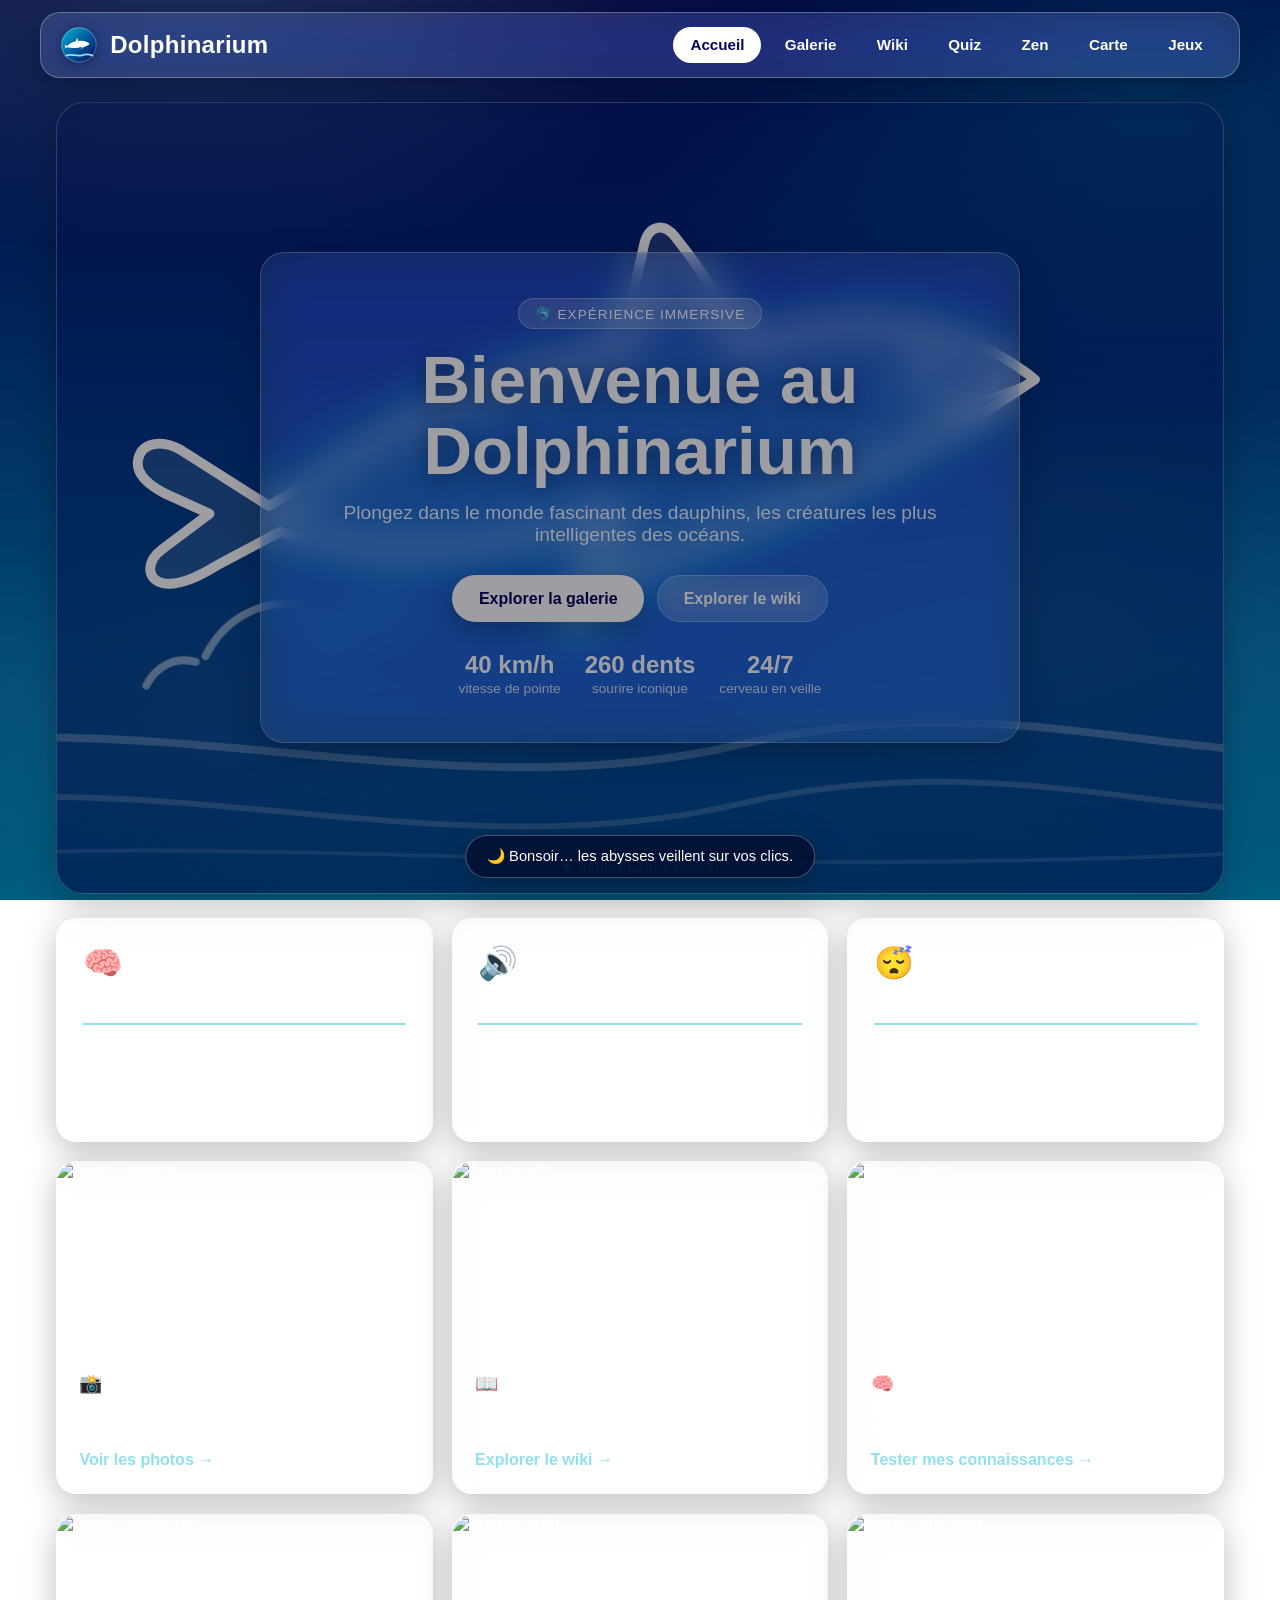
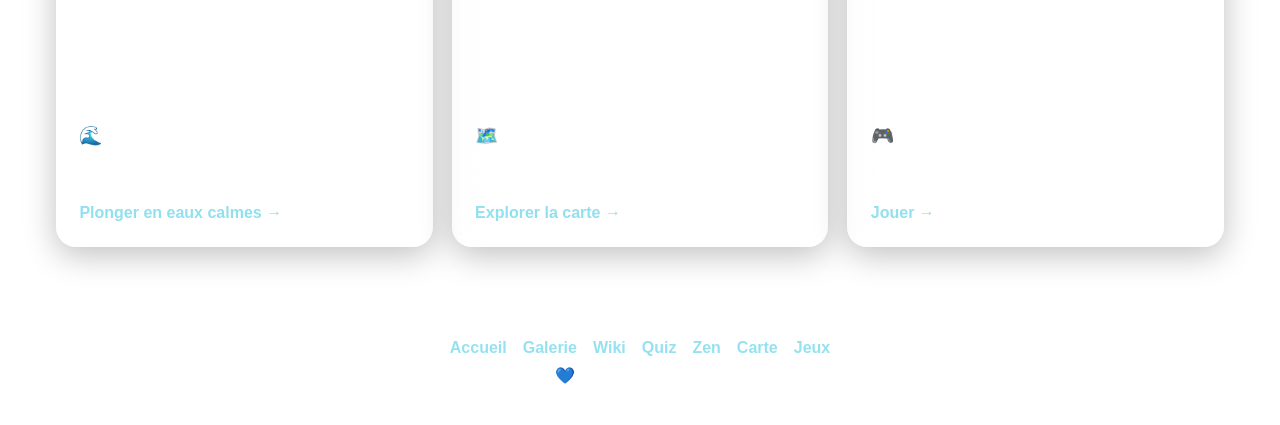
==== commit fd3f457f: "feat: more easter eggs" ====
--- a/index.html
+++ b/index.html
@@ -174,5 +174,6 @@
             <p>Créé avec 💙 par un passionné des dauphins</p>
         </div>
     </footer>
+    <script src="js/easter.js" defer></script>
 </body>
 </html>
--- a/styles/styles.css
+++ b/styles/styles.css
@@ -1525,10 +1525,76 @@
 .zen-fish.zf1 { top: 30%; width: 64px; animation-duration: 52s; }
 .zen-fish.zf2 { top: 55%; width: 46px; animation-duration: 68s; animation-delay: -20s; opacity: 0.4; }
 .zen-fish.zf3 { top: 70%; width: 54px; animation-duration: 60s; animation-delay: -45s; opacity: 0.35; }
+.zen-fish.zf4 { top: 20%; width: 96px; animation-duration: 38s; animation-delay: -10s; filter: blur(1.5px); opacity: 0.6; }
+.zen-fish.zf5 { top: 42%; width: 40px; animation-duration: 80s; animation-delay: -35s; filter: blur(3px); opacity: 0.35; }
+.zen-fish.zf6 { top: 62%; width: 84px; animation-duration: 46s; animation-delay: -25s; filter: blur(2px); opacity: 0.5; }
+.zen-fish.zf7 { top: 78%; width: 32px; animation-duration: 88s; animation-delay: -55s; filter: blur(3.5px); opacity: 0.3; }
+.zen-fish.zf8 { top: 36%; width: 58px; animation: reefDriftBack 55s linear infinite; animation-delay: -12s; filter: blur(2.5px); opacity: 0.4; transform: scaleX(-1); }
+.zen-fish.zf9 { top: 50%; width: 44px; animation: reefDriftBack 70s linear infinite; animation-delay: -40s; filter: blur(3px); opacity: 0.35; transform: scaleX(-1); }
 
 @keyframes reefDrift {
     from { left: -8%; }
     to { left: 104%; }
+}
+
+@keyframes reefDriftBack {
+    from { left: 104%; }
+    to { left: -8%; }
+}
+
+/* Bancs occasionnels : traversée en formation, visibles par intermittence. */
+.zen-school {
+    position: absolute;
+    width: 220px;
+    height: 120px;
+    opacity: 0;
+    filter: blur(2px);
+    animation: schoolCross 120s linear infinite;
+}
+
+.zen-school.sc1 { top: 30%; }
+.zen-school.sc2 {
+    top: 58%;
+    animation-name: schoolCrossBack;
+    animation-duration: 150s;
+    animation-delay: -60s;
+    transform: scaleX(-1);
+}
+
+@keyframes schoolCross {
+    0% { left: -24%; opacity: 0; }
+    45% { left: -24%; opacity: 0; }
+    55% { opacity: 0.6; }
+    85% { opacity: 0.6; }
+    95%, 100% { left: 104%; opacity: 0; }
+}
+
+@keyframes schoolCrossBack {
+    0% { left: 104%; opacity: 0; }
+    45% { left: 104%; opacity: 0; }
+    55% { opacity: 0.55; }
+    85% { opacity: 0.55; }
+    95%, 100% { left: -24%; opacity: 0; }
+}
+
+.zs-f {
+    position: absolute;
+    width: 22px;
+    animation: schoolBob 2.8s ease-in-out infinite;
+}
+
+.zen-school .zs-f:nth-child(1) { left: 80px; top: 50px; }
+.zen-school .zs-f:nth-child(2) { left: 110px; top: 28px; animation-delay: -0.4s; }
+.zen-school .zs-f:nth-child(3) { left: 105px; top: 72px; animation-delay: -0.8s; }
+.zen-school .zs-f:nth-child(4) { left: 140px; top: 45px; width: 26px; animation-delay: -1.2s; }
+.zen-school .zs-f:nth-child(5) { left: 135px; top: 76px; width: 18px; animation-delay: -1.6s; }
+.zen-school .zs-f:nth-child(6) { left: 50px; top: 40px; width: 19px; animation-delay: -2s; }
+.zen-school .zs-f:nth-child(7) { left: 55px; top: 66px; animation-delay: -2.4s; }
+.zen-school .zs-f:nth-child(8) { left: 170px; top: 58px; width: 24px; animation-delay: -0.9s; }
+
+@keyframes schoolBob {
+    0%, 100% { translate: 0 0; }
+    50% { translate: 0 -6px; }
 }
 
 .zen-crab {
@@ -2431,3 +2497,85 @@
 .flappy-over .btn-ghost:hover {
     background: var(--light);
 }
+
+/* ---------- 🥚 Easter eggs ---------- */
+/* Konami marin : pluie de dauphins */
+.easter-rain {
+    position: fixed;
+    top: -8vh;
+    z-index: 200;
+    pointer-events: none;
+    animation: easterFall linear forwards;
+}
+
+@keyframes easterFall {
+    to { transform: translateY(115vh) rotate(40deg); }
+}
+
+/* Logo taquin : tonneau après 5 clics */
+.logo-party {
+    animation: logoSpin 1s ease-in-out;
+}
+
+@keyframes logoSpin {
+    to { transform: rotate(360deg) scale(1.15); }
+}
+
+/* Mode abysses (22h-6h) : voile sombre + bulle bonsoir */
+body.abyss-mode::after {
+    content: '';
+    position: fixed;
+    inset: 0;
+    z-index: 2;
+    pointer-events: none;
+    background: rgba(0, 2, 12, 0.38);
+}
+
+.abyss-bubble {
+    position: fixed;
+    bottom: 1.4rem;
+    left: 50%;
+    transform: translateX(-50%);
+    z-index: 60;
+    background: rgba(2, 16, 51, 0.9);
+    border: 1px solid var(--glass-border);
+    color: #fff;
+    padding: 0.7rem 1.3rem;
+    border-radius: 999px;
+    font-size: 0.92rem;
+    box-shadow: var(--glass-shadow);
+    animation: abyssBob 2.4s ease-in-out infinite;
+}
+
+@keyframes abyssBob {
+    0%, 100% { transform: translate(-50%, 0); }
+    50% { transform: translate(-50%, -7px); }
+}
+
+/* Galerie dorée : la photo légendaire */
+.photo-gold {
+    border: 3px solid #ffd166 !important;
+    box-shadow: 0 0 24px rgba(255, 209, 102, 0.65), var(--glass-shadow) !important;
+    animation: goldPulse 2s ease-in-out infinite;
+}
+
+@keyframes goldPulse {
+    0%, 100% { box-shadow: 0 0 14px rgba(255, 209, 102, 0.45), var(--glass-shadow); }
+    50% { box-shadow: 0 0 30px rgba(255, 209, 102, 0.85), var(--glass-shadow); }
+}
+
+/* Carte au trésor : pastille qui sautille */
+.treasure-pin span {
+    border-color: #ffd166 !important;
+    animation: treasureHop 0.9s ease-in-out infinite !important;
+}
+
+@keyframes treasureHop {
+    0%, 100% { transform: translateY(0) scale(1); }
+    50% { transform: translateY(-8px) scale(1.1); }
+}
+
+@media (prefers-reduced-motion: reduce) {
+    .easter-rain, .abyss-bubble { display: none; }
+    .logo-party, .photo-gold, .treasure-pin span { animation: none; }
+}
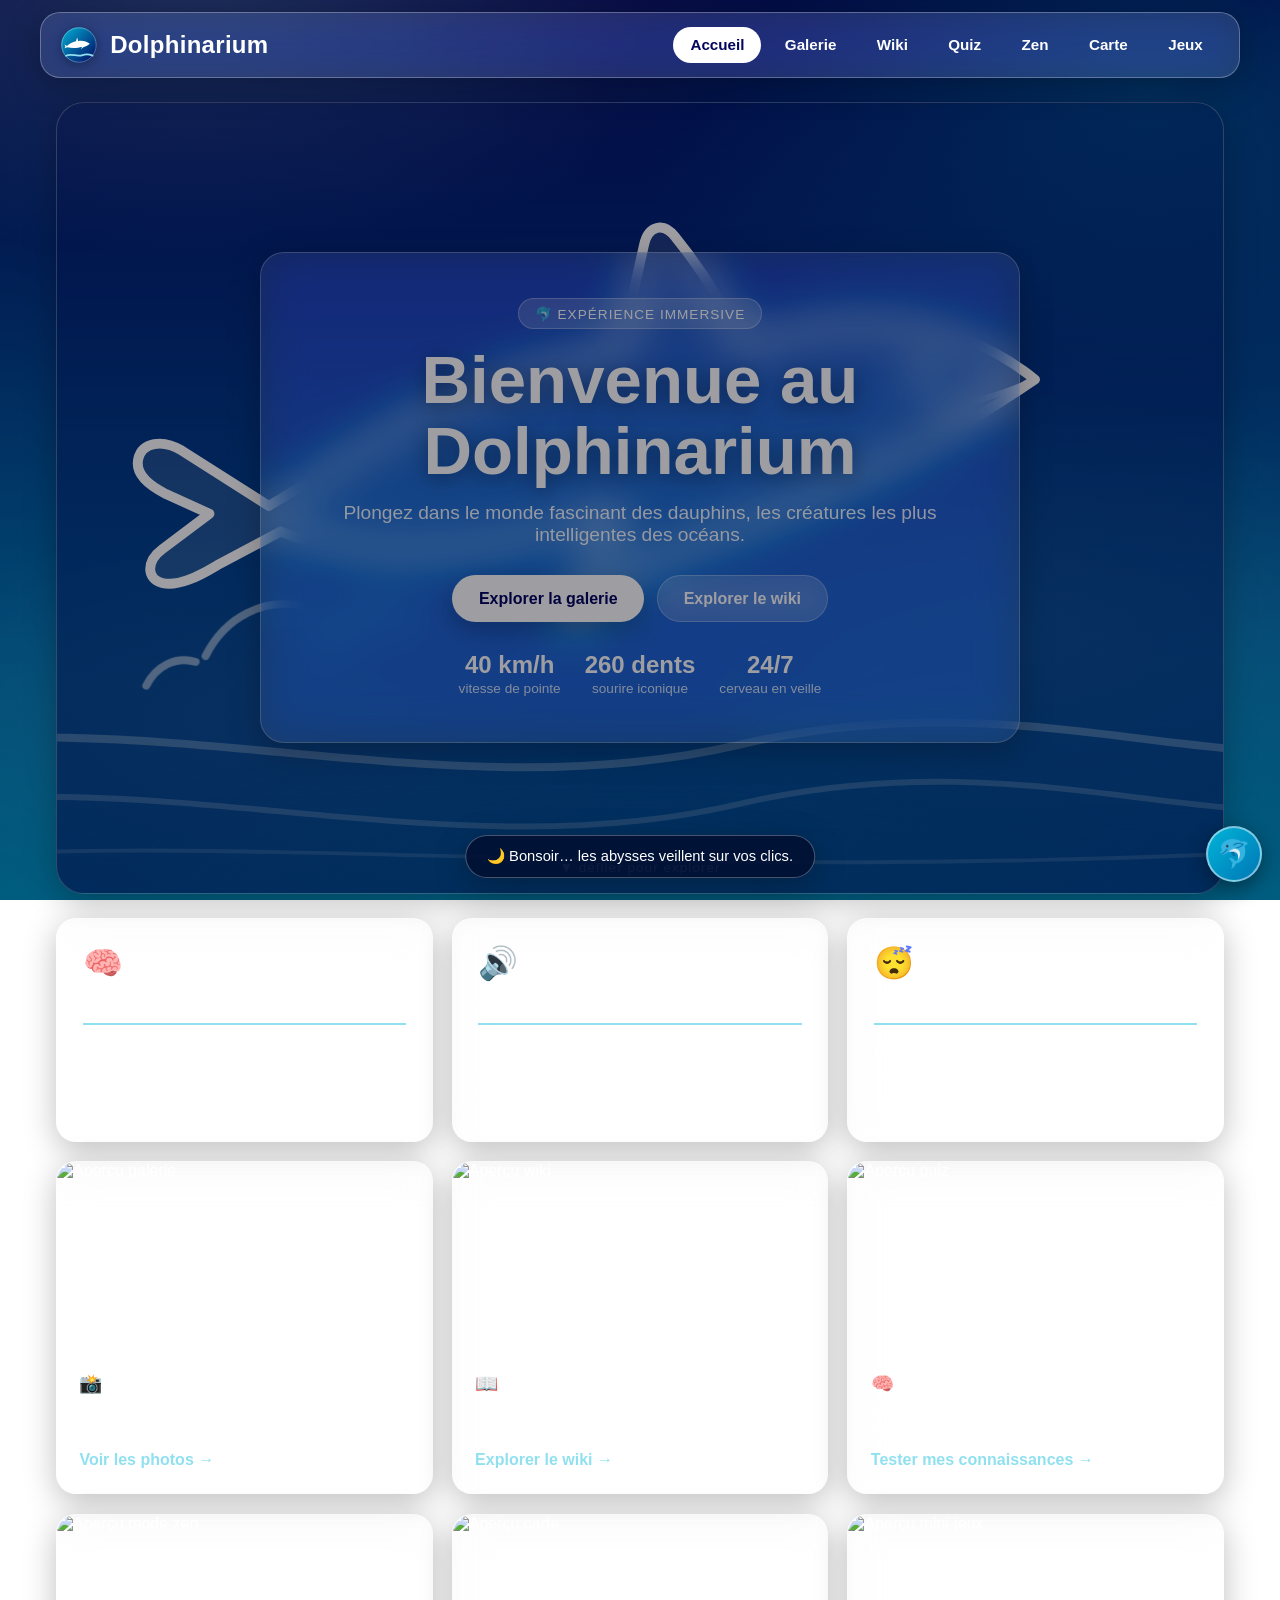
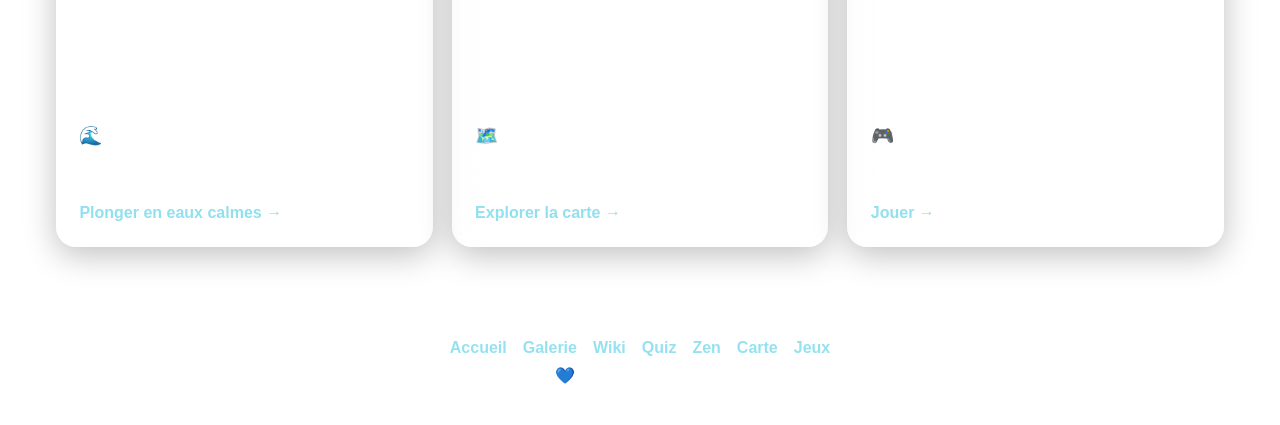
==== commit e1005648: "feat: more easter eggs" ====
--- a/index.html
+++ b/index.html
@@ -175,5 +175,6 @@
         </div>
     </footer>
     <script src="js/easter.js" defer></script>
+    <script src="js/darwin.js" defer></script>
 </body>
 </html>
--- a/styles/styles.css
+++ b/styles/styles.css
@@ -92,6 +92,15 @@
 
 .logo:hover .logo-mark {
     transform: rotate(-8deg) scale(1.06);
+}
+
+/* Feedback immédiat à chaque clic sur le logo (masque les 500 ms avant navigation). */
+.logo-tap {
+    animation: logoTap 0.3s ease;
+}
+
+@keyframes logoTap {
+    50% { transform: scale(0.86); }
 }
 
 .site-header nav {
@@ -1389,6 +1398,42 @@
     white-space: nowrap;
 }
 
+/* Adieu du Guide à la sortie du mode zen. */
+.zen-farewell {
+    position: fixed;
+    inset: 0;
+    z-index: 20;
+    display: grid;
+    place-items: center;
+    align-content: center;
+    gap: 0.6rem;
+    background: rgba(1, 10, 36, 0.55);
+    backdrop-filter: blur(4px);
+    -webkit-backdrop-filter: blur(4px);
+    text-align: center;
+    font-size: clamp(1.4rem, 4vw, 2.2rem);
+    font-style: italic;
+    animation: farewellIn 0.8s ease both;
+}
+
+.zen-farewell[hidden] {
+    display: none;
+}
+
+.zen-farewell-fish {
+    font-size: 3rem;
+    animation: farewellSwim 2.6s ease-in-out infinite;
+}
+
+@keyframes farewellIn {
+    from { opacity: 0; }
+}
+
+@keyframes farewellSwim {
+    0%, 100% { transform: translateX(-18px) rotate(-10deg); }
+    50% { transform: translateX(18px) rotate(10deg); }
+}
+
 /* Sas d'entrée */
 .zen-enter {
     position: fixed;
@@ -1640,6 +1685,157 @@
     .zen-reef * { animation: none !important; }
 }
 
+/* ---------- 🥚 Atlantide : la Grande Bibliothèque engloutie (page secrète) ---------- */
+.atlantide-body {
+    background: #04101f;
+    min-height: 100vh;
+    overflow-x: hidden;
+}
+
+.atlantide-scene {
+    position: fixed;
+    inset: 0;
+    overflow: hidden;
+    background:
+        radial-gradient(1000px 500px at 50% -5%, rgba(0, 180, 216, 0.18), transparent 60%),
+        linear-gradient(180deg, #04182e 0%, #04101f 55%, #020a14 100%);
+}
+
+.atlantide-glow {
+    position: absolute;
+    left: 50%;
+    top: 22%;
+    width: min(700px, 90vw);
+    height: 320px;
+    translate: -50% -50%;
+    background: radial-gradient(ellipse, rgba(0, 180, 216, 0.16), transparent 70%);
+    filter: blur(30px);
+}
+
+.atlantide-shelves {
+    position: absolute;
+    inset: 0;
+    display: flex;
+    flex-direction: column;
+    justify-content: space-evenly;
+    opacity: 0.5;
+    filter: blur(1.5px);
+}
+
+.atlantide-shelf {
+    display: flex;
+    align-items: flex-end;
+    gap: 4px;
+    padding: 0 4vw 10px;
+    border-bottom: 8px solid #3a2a1a;
+}
+
+.atlantide-spine {
+    width: 22px;
+    border-radius: 3px 3px 0 0;
+    box-shadow: inset -3px 0 5px rgba(0, 0, 0, 0.45);
+}
+
+.fly-book {
+    position: absolute;
+    width: 46px;
+    height: 32px;
+    border-radius: 3px 7px 7px 3px;
+    background: linear-gradient(90deg, #5b3a29 0 8px, #7a5238 8px);
+    box-shadow: -4px 0 0 rgba(0, 0, 0, 0.35) inset, 0 0 18px rgba(144, 224, 239, 0.25);
+    opacity: 0;
+    filter: blur(1px);
+    animation: flyAcross linear infinite;
+}
+
+.fly-book.fb1 { top: 18%; animation-duration: 26s; }
+.fly-book.fb2 { top: 48%; animation-duration: 34s; animation-delay: -12s; scale: 0.8; }
+.fly-book.fb3 { top: 66%; animation-duration: 30s; animation-delay: -22s; scale: 1.2; }
+.fly-book.fb4 { top: 82%; animation-duration: 38s; animation-delay: -5s; scale: 0.7; }
+
+@keyframes flyAcross {
+    0% { left: -8%; opacity: 0; transform: translateY(0) rotate(-6deg); }
+    10% { opacity: 0.9; }
+    50% { transform: translateY(-30px) rotate(5deg); }
+    90% { opacity: 0.9; }
+    100% { left: 104%; opacity: 0; transform: translateY(10px) rotate(-4deg); }
+}
+
+.atlantide-vignette {
+    position: absolute;
+    inset: 0;
+    background: radial-gradient(ellipse at center, transparent 40%, rgba(0, 0, 0, 0.7) 100%);
+}
+
+.atlantide-main {
+    position: relative;
+    z-index: 1;
+    max-width: 760px;
+    margin: 0 auto;
+    padding: 5.5rem 1.2rem 4rem;
+    text-align: center;
+}
+
+.atlantide-main h1 {
+    font-size: clamp(2rem, 6vw, 3.4rem);
+    margin: 1rem 0 0.8rem;
+    text-shadow: 0 0 30px rgba(0, 180, 216, 0.5);
+}
+
+.atlantide-main .lead {
+    opacity: 0.88;
+    max-width: 600px;
+    margin: 0 auto 1.6rem;
+    line-height: 1.7;
+}
+
+.atlantide-head {
+    margin: 1.6rem 0 1rem;
+    opacity: 0.85;
+    font-style: italic;
+}
+
+.atlantide-card {
+    text-align: left;
+    background: rgba(255, 248, 225, 0.94);
+    color: #3a2a1a;
+    border-radius: 6px 14px 14px 6px;
+    border-left: 10px solid #5b3a29;
+    padding: 1.1rem 1.3rem;
+    margin-bottom: 1rem;
+    box-shadow: 0 8px 24px rgba(0, 0, 0, 0.45);
+    animation: cardRise 0.45s ease both;
+}
+
+.atlantide-card:nth-child(odd) {
+    transform: rotate(-0.4deg);
+}
+
+.atlantide-card h3 {
+    font-family: Georgia, 'Times New Roman', serif;
+    margin-bottom: 0.5rem;
+    color: #4a2f1a;
+}
+
+.atlantide-card p {
+    line-height: 1.7;
+}
+
+@keyframes cardRise {
+    from { opacity: 0; transform: translateY(14px); }
+}
+
+.atlantide-hint {
+    margin-top: 1.4rem;
+    font-size: 0.88rem;
+    opacity: 0.6;
+}
+
+@media (prefers-reduced-motion: reduce) {
+    .fly-book { display: none; }
+    .atlantide-card { animation: none; }
+}
+
 /* ---------- Carte ---------- */
 #carte-map {
     height: min(70vh, 640px);
@@ -2312,6 +2508,25 @@
     border: 1px solid var(--glass-border);
     border-radius: 999px;
     padding: 0.25rem 0.8rem;
+}
+
+.nage-grace {
+    font-weight: 800;
+    font-size: 0.9rem;
+    color: #5d4300;
+    background: linear-gradient(135deg, #fff8e1, #ffd166);
+    border-radius: 999px;
+    padding: 0.3rem 0.9rem;
+    animation: graceFlash 0.6s ease-in-out infinite;
+}
+
+.nage-grace[hidden] {
+    display: none;
+}
+
+@keyframes graceFlash {
+    0%, 100% { transform: scale(1); }
+    50% { transform: scale(1.07); }
 }
 
 .nage-lives {
@@ -2579,3 +2794,171 @@
     .easter-rain, .abyss-bubble { display: none; }
     .logo-party, .photo-gold, .treasure-pin span { animation: none; }
 }
+
+/* ---------- Darwin : bot dauphin flottant (SeaQuest) ---------- */
+#darwin-fab {
+    position: fixed;
+    right: 1.1rem;
+    bottom: 1.1rem;
+    z-index: 150;
+    width: 56px;
+    height: 56px;
+    border-radius: 50%;
+    font-size: 1.7rem;
+    background: linear-gradient(135deg, var(--secondary), var(--primary));
+    border: 2px solid rgba(255, 255, 255, 0.5);
+    box-shadow: 0 6px 20px rgba(0, 0, 0, 0.4);
+    cursor: pointer;
+    transition: transform 0.2s;
+    padding: 0;
+}
+
+#darwin-fab:hover {
+    transform: scale(1.1) rotate(-8deg);
+}
+
+#darwin-panel {
+    position: fixed;
+    right: 1.1rem;
+    bottom: 5rem;
+    z-index: 150;
+    width: min(340px, calc(100vw - 2.2rem));
+    border-radius: 20px;
+    overflow: hidden;
+    background: rgba(2, 16, 51, 0.92);
+    border: 1px solid var(--glass-border);
+    backdrop-filter: blur(16px);
+    -webkit-backdrop-filter: blur(16px);
+    box-shadow: var(--glass-shadow);
+    animation: darwinPop 0.25s ease;
+}
+
+#darwin-panel[hidden] {
+    display: none;
+}
+
+@keyframes darwinPop {
+    from { opacity: 0; transform: translateY(12px) scale(0.97); }
+}
+
+.darwin-head {
+    display: flex;
+    align-items: center;
+    gap: 0.5rem;
+    padding: 0.7rem 0.9rem;
+    background: linear-gradient(90deg, var(--primary), var(--secondary));
+    color: #fff;
+    font-size: 0.95rem;
+}
+
+.darwin-head span {
+    opacity: 0.8;
+    font-size: 0.78rem;
+    flex: 1;
+}
+
+.darwin-head button {
+    background: none;
+    border: none;
+    color: #fff;
+    cursor: pointer;
+    font-size: 1rem;
+    padding: 0.2rem 0.4rem;
+}
+
+.darwin-msgs {
+    max-height: 260px;
+    overflow-y: auto;
+    padding: 0.8rem;
+    display: flex;
+    flex-direction: column;
+    gap: 0.5rem;
+}
+
+.darwin-msgs p {
+    max-width: 88%;
+    padding: 0.55rem 0.8rem;
+    border-radius: 14px;
+    font-size: 0.9rem;
+    line-height: 1.5;
+    margin: 0;
+}
+
+.darwin-bot {
+    align-self: flex-start;
+    background: rgba(255, 255, 255, 0.14);
+    color: #fff;
+    border-bottom-left-radius: 4px;
+}
+
+.darwin-me {
+    align-self: flex-end;
+    background: var(--secondary);
+    color: var(--dark);
+    border-bottom-right-radius: 4px;
+}
+
+.darwin-thinking {
+    opacity: 0.6;
+    animation: darwinThink 1s ease-in-out infinite;
+}
+
+@keyframes darwinThink {
+    50% { opacity: 0.3; }
+}
+
+.darwin-quick {
+    display: flex;
+    gap: 0.4rem;
+    flex-wrap: wrap;
+    padding: 0 0.8rem 0.6rem;
+}
+
+.darwin-quick button {
+    font-size: 0.78rem;
+    padding: 0.35rem 0.7rem;
+    border-radius: 999px;
+    border: 1px solid var(--glass-border);
+    background: rgba(255, 255, 255, 0.1);
+    color: #fff;
+    cursor: pointer;
+}
+
+.darwin-quick button:hover {
+    background: rgba(255, 255, 255, 0.22);
+}
+
+#darwin-panel form {
+    display: flex;
+    gap: 0.4rem;
+    padding: 0.6rem 0.8rem 0.8rem;
+}
+
+#darwin-panel input {
+    flex: 1;
+    min-width: 0;
+    padding: 0.6rem 0.9rem;
+    border-radius: 999px;
+    border: 1px solid var(--glass-border);
+    background: rgba(255, 255, 255, 0.1);
+    color: #fff;
+    font-size: 0.9rem;
+    outline: none;
+}
+
+#darwin-panel input::placeholder {
+    color: rgba(255, 255, 255, 0.55);
+}
+
+#darwin-panel form button {
+    width: 38px;
+    height: 38px;
+    flex: none;
+    border-radius: 50%;
+    border: none;
+    background: var(--secondary);
+    color: var(--dark);
+    font-size: 1rem;
+    cursor: pointer;
+    padding: 0;
+}
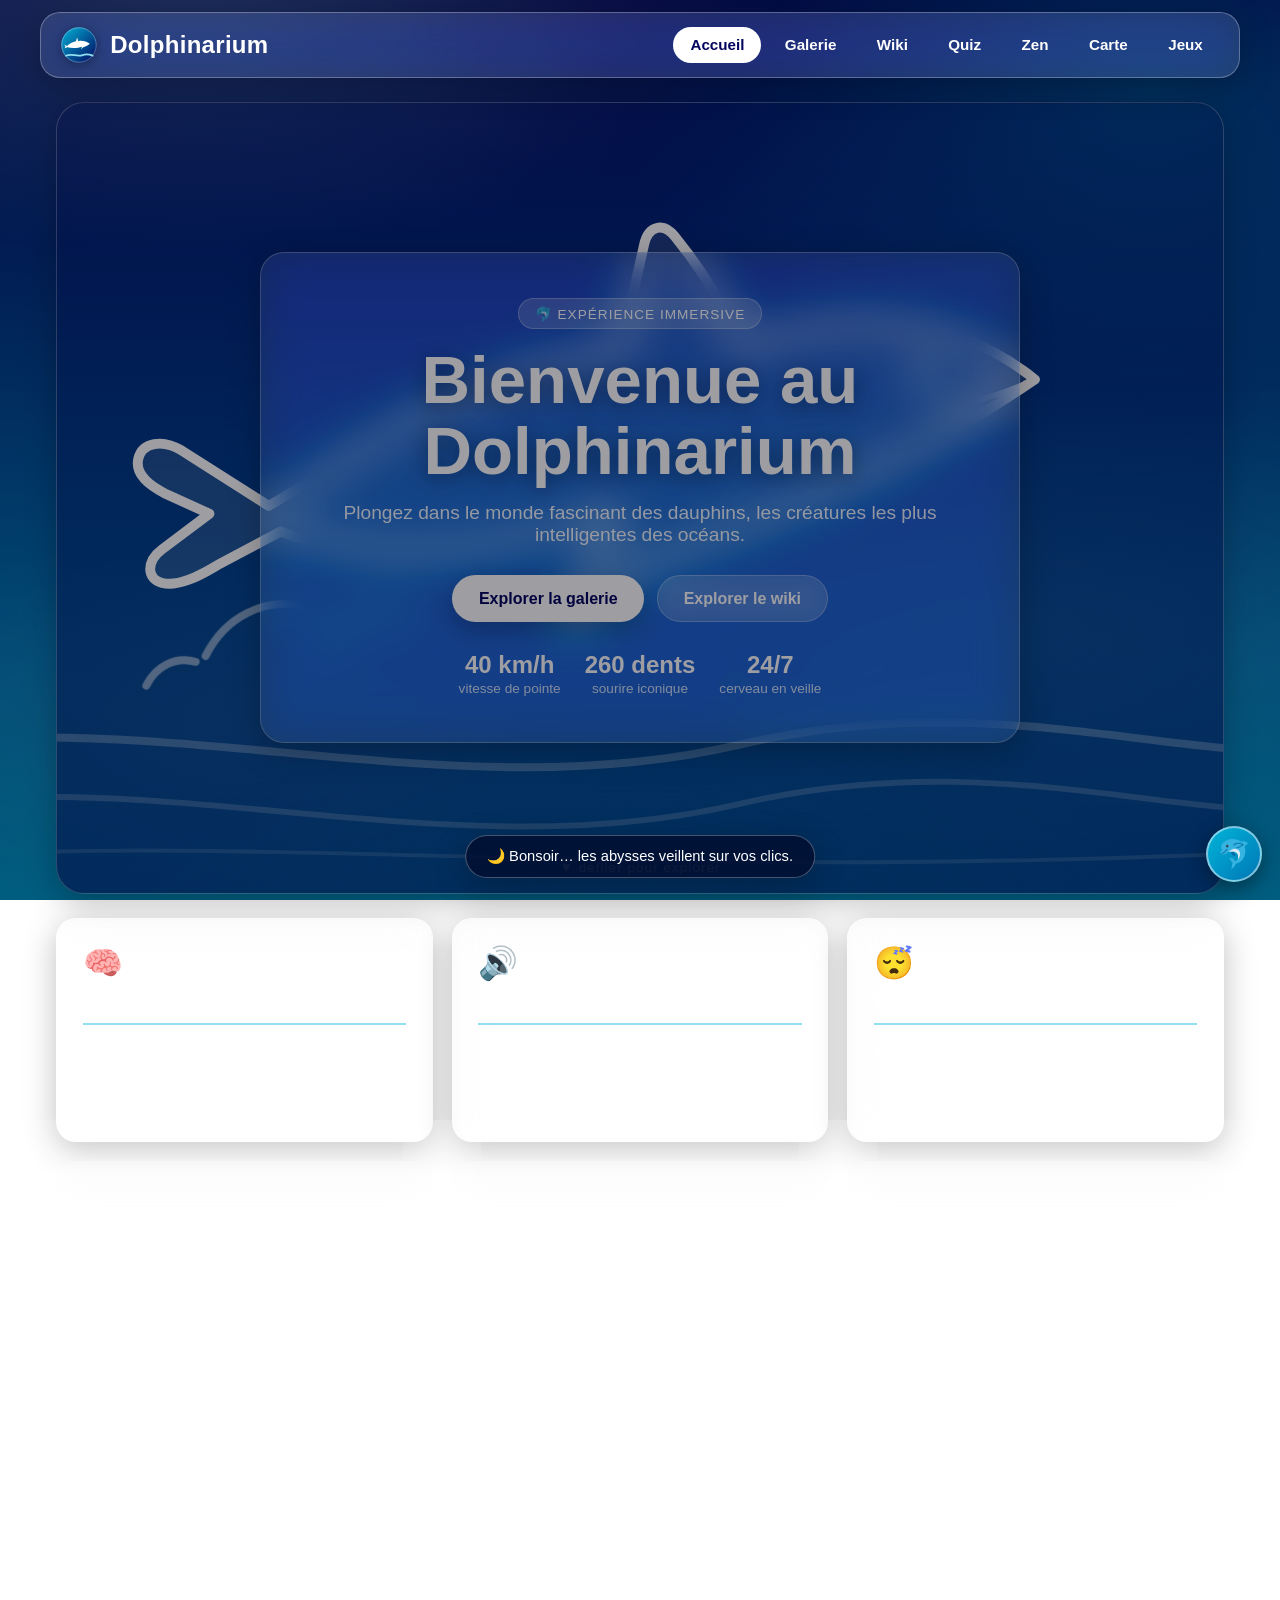
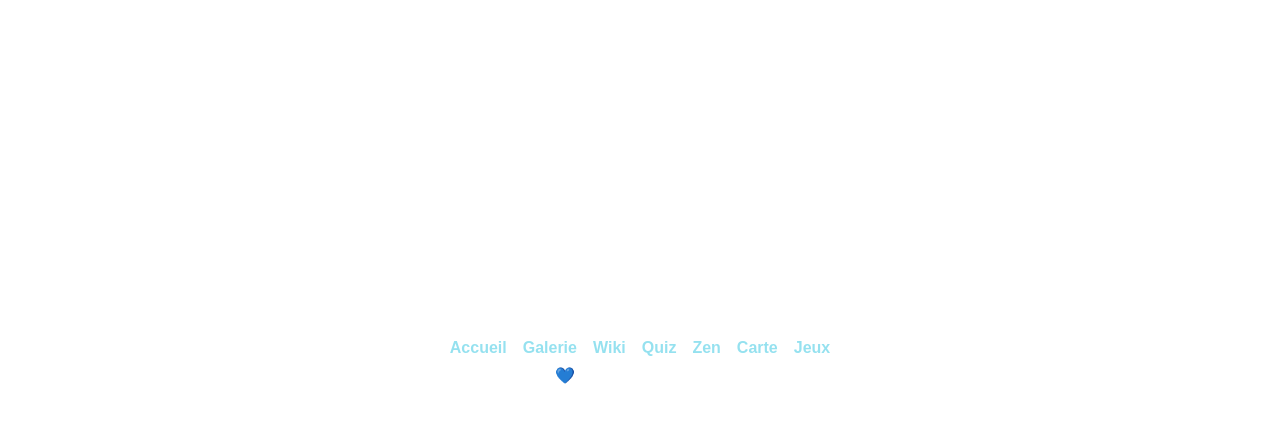
==== commit 98b467b7: "feat: version mobile" ====
--- a/index.html
+++ b/index.html
@@ -10,6 +10,7 @@
 <body>
     <header class="site-header">
         <a class="logo" href="index.html"><svg class="logo-mark" viewBox="0 0 64 64" aria-hidden="true"><defs><linearGradient id="logoGrad" x1="0" y1="0" x2="1" y2="1"><stop offset="0" stop-color="#00b4d8"/><stop offset="1" stop-color="#03045e"/></linearGradient></defs><circle cx="32" cy="32" r="30" fill="url(#logoGrad)"/><circle cx="32" cy="32" r="29" fill="none" stroke="#ffffff" stroke-opacity="0.35" stroke-width="1.5"/><g transform="translate(6,13) scale(0.26)" fill="#ffffff"><path d="M170,65 C 150,50 120,42 95,48 L 88,25 L 80,49 C 60,55 35,65 22,80 L 5,70 L 12,82 L 6,94 L 24,88 C 50,95 90,95 120,85 L 112,100 L 128,88 C 145,82 160,74 170,65 Z"/></g><path d="M10,50 C20,45 28,53 38,49 C44,47 50,48 55,50" fill="none" stroke="#90e0ef" stroke-width="3" stroke-linecap="round"/></svg> <span>Dolphinarium</span></a>
+        <button class="nav-burger" aria-label="Ouvrir le menu" aria-expanded="false">☰</button>
         <nav>
             <a href="index.html" class="active">Accueil</a>
             <a href="pages/galerie.html">Galerie</a>
@@ -174,7 +175,9 @@
             <p>Créé avec 💙 par un passionné des dauphins</p>
         </div>
     </footer>
+    <script src="js/nav.js" defer></script>
     <script src="js/easter.js" defer></script>
     <script src="js/darwin.js" defer></script>
+
 </body>
 </html>
--- a/styles/styles.css
+++ b/styles/styles.css
@@ -1,3 +1,4 @@
+
 :root {
     --primary: #0077b6;
     --secondary: #00b4d8;
@@ -130,6 +131,67 @@
     color: var(--dark);
 }
 
+/* Burger : caché en desktop, menu déroulant en mobile (<=860px). */
+.nav-burger {
+    display: none;
+    flex: none;
+    width: 44px;
+    height: 44px;
+    border-radius: 12px;
+    border: 1px solid var(--glass-border);
+    background: rgba(255, 255, 255, 0.12);
+    color: #fff;
+    font-size: 1.3rem;
+    cursor: pointer;
+    transition: background 0.2s, transform 0.2s;
+}
+
+.nav-burger:hover {
+    background: rgba(255, 255, 255, 0.24);
+    transform: translateY(-2px);
+}
+
+@media (max-width: 860px) {
+    .site-header {
+        flex-wrap: nowrap;
+    }
+
+    .logo span {
+        font-size: 1.2rem;
+    }
+
+    .nav-burger {
+        display: block;
+    }
+
+    .site-header nav {
+        display: none;
+        position: absolute;
+        top: calc(100% + 8px);
+        left: 0;
+        right: 0;
+        flex-direction: column;
+        align-items: stretch;
+        gap: 0.3rem;
+        padding: 0.7rem;
+        border-radius: 18px;
+        background: rgba(2, 16, 51, 0.92);
+        border: 1px solid var(--glass-border);
+        backdrop-filter: blur(20px);
+        -webkit-backdrop-filter: blur(20px);
+        box-shadow: var(--glass-shadow);
+        z-index: 60;
+    }
+
+    .site-header.nav-open nav {
+        display: flex;
+    }
+
+    .site-header nav a {
+        padding: 0.7rem 1rem;
+    }
+}
+
 main {
     max-width: 1200px;
     margin: 1.5rem auto 2rem;
@@ -145,6 +207,8 @@
     position: relative;
     overflow: hidden;
     display: grid;
+    /* Piste verrouillée : sinon elle se dimensionne au max-content et écrase le responsive. */
+    grid-template-columns: minmax(0, 1fr);
     place-items: center;
     padding: 3rem 1.5rem;
     border: 1px solid var(--glass-border);
@@ -174,6 +238,7 @@
 .glass-panel {
     position: relative;
     z-index: 1;
+    width: 100%;
     max-width: 760px;
     text-align: center;
     background: var(--glass-bg);
@@ -996,7 +1061,9 @@
 
 .footer-content nav {
     display: flex;
-    gap: 1rem;
+    gap: 0.6rem 1rem;
+    flex-wrap: wrap;
+    justify-content: center;
 }
 
 .footer-content nav a {
@@ -1013,15 +1080,37 @@
 }
 
 @media (max-width: 768px) {
-    .site-header {
-        flex-direction: column;
-    }
     .hero-immersive {
         min-height: auto;
         padding: 2rem 1rem 3rem;
     }
     .glass-panel {
         padding: 2rem 1.3rem;
+    }
+    .zen-chrome {
+        flex-wrap: wrap;
+    }
+}
+
+@media (max-width: 480px) {
+    .cinema-text {
+        white-space: normal;
+    }
+    .flappy-hud {
+        gap: 0.6rem;
+    }
+    .cta-row {
+        flex-direction: column;
+        align-items: stretch;
+    }
+    .cta-row .btn {
+        text-align: center;
+    }
+    .hero-stats {
+        gap: 1rem;
+    }
+    .hero-stats div {
+        flex: 1 1 40%;
     }
 }
 
@@ -1440,6 +1529,7 @@
     inset: 0;
     z-index: 10;
     display: grid;
+    grid-template-columns: minmax(0, 1fr);
     place-items: center;
     padding: 1.5rem;
     background: rgba(1, 10, 36, 0.55);
@@ -1455,6 +1545,7 @@
 }
 
 .zen-enter-card {
+    width: 100%;
     max-width: 560px;
 }
 
@@ -2623,6 +2714,25 @@
     opacity: 0.75;
     text-align: center;
     line-height: 1.7;
+}
+
+/* Invite paysage : visible seulement en portrait étroit (jeu jouable quand même). */
+.rotate-hint {
+    display: none;
+    text-align: center;
+    margin: 0 0 0.7rem;
+    padding: 0.5rem 1rem;
+    border-radius: 999px;
+    background: rgba(255, 255, 255, 0.12);
+    border: 1px solid var(--glass-border);
+    font-size: 0.88rem;
+}
+
+@media (orientation: portrait) and (max-width: 600px) {
+    .rotate-hint {
+        display: block;
+        animation: bob 2.4s ease-in-out infinite;
+    }
 }
 
 /* Menu de démarrage */
@@ -2962,3 +3072,6 @@
     cursor: pointer;
     padding: 0;
 }
+
+
+
